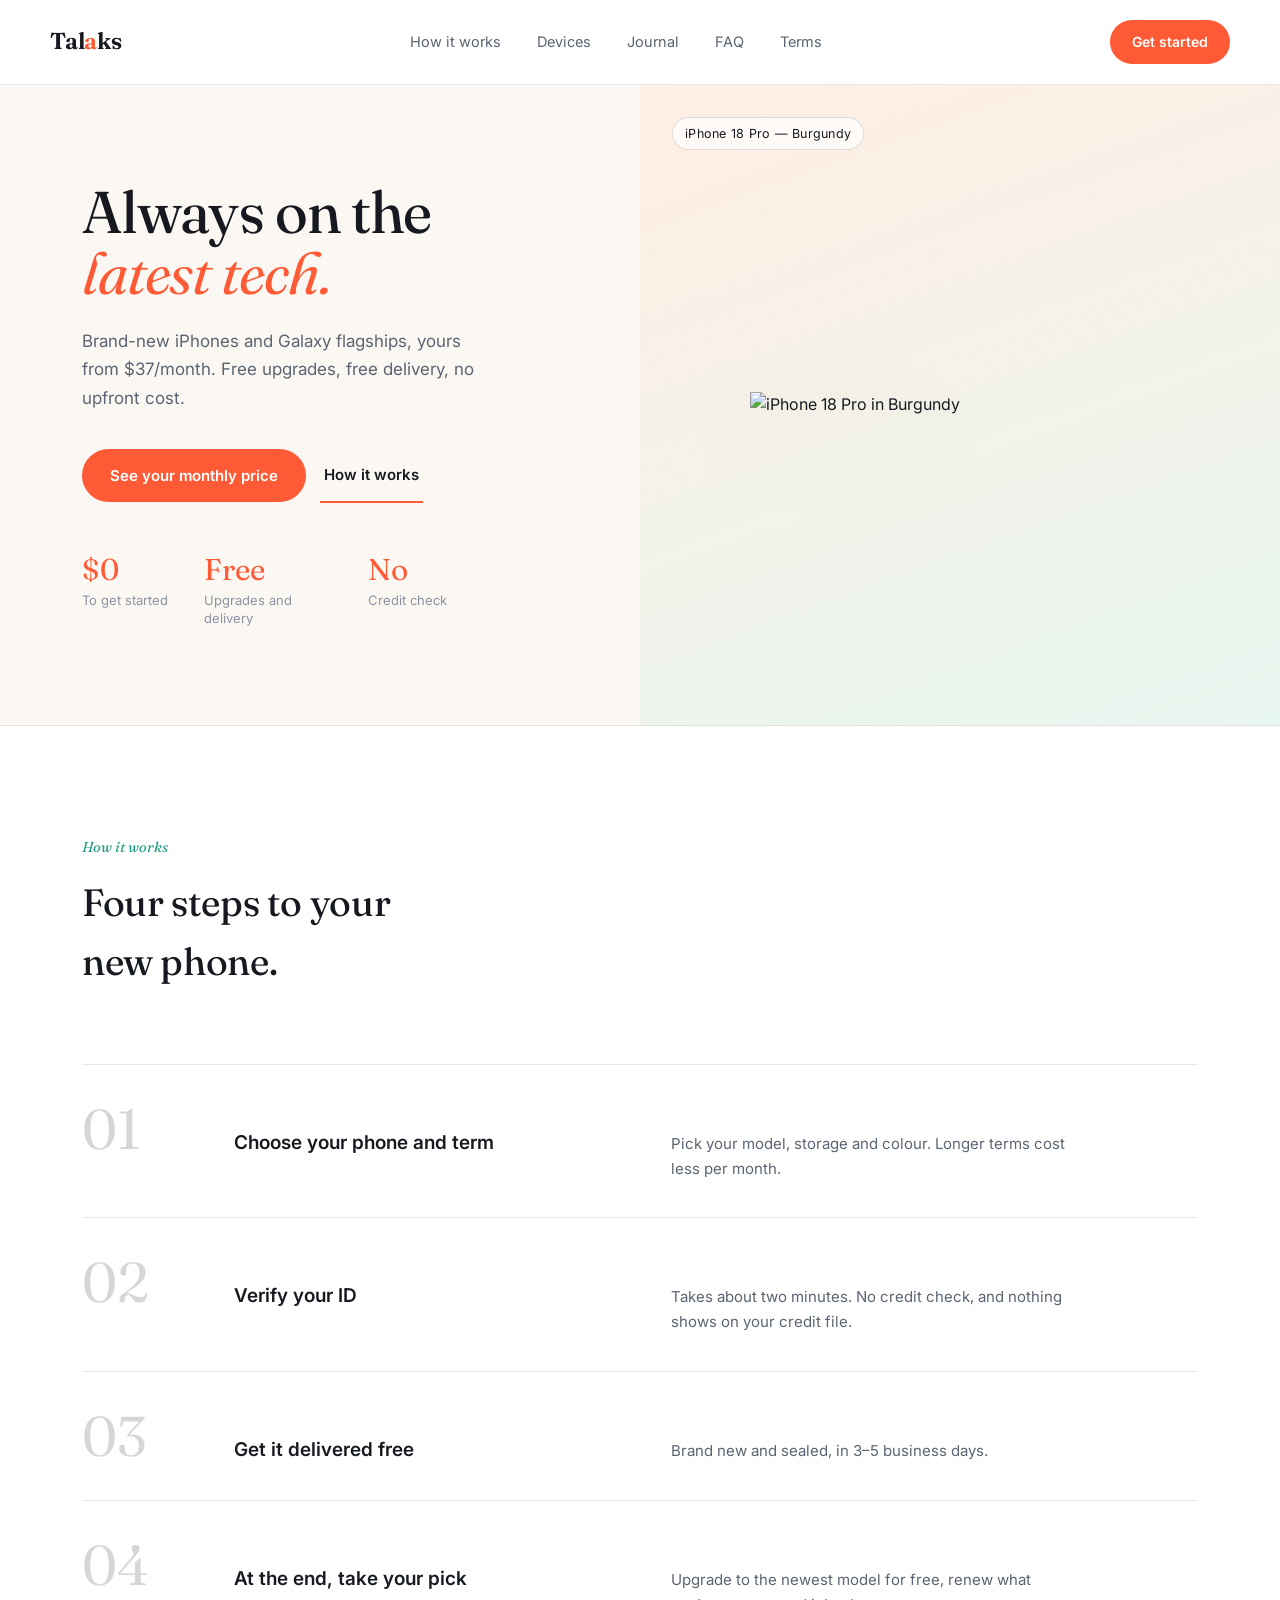
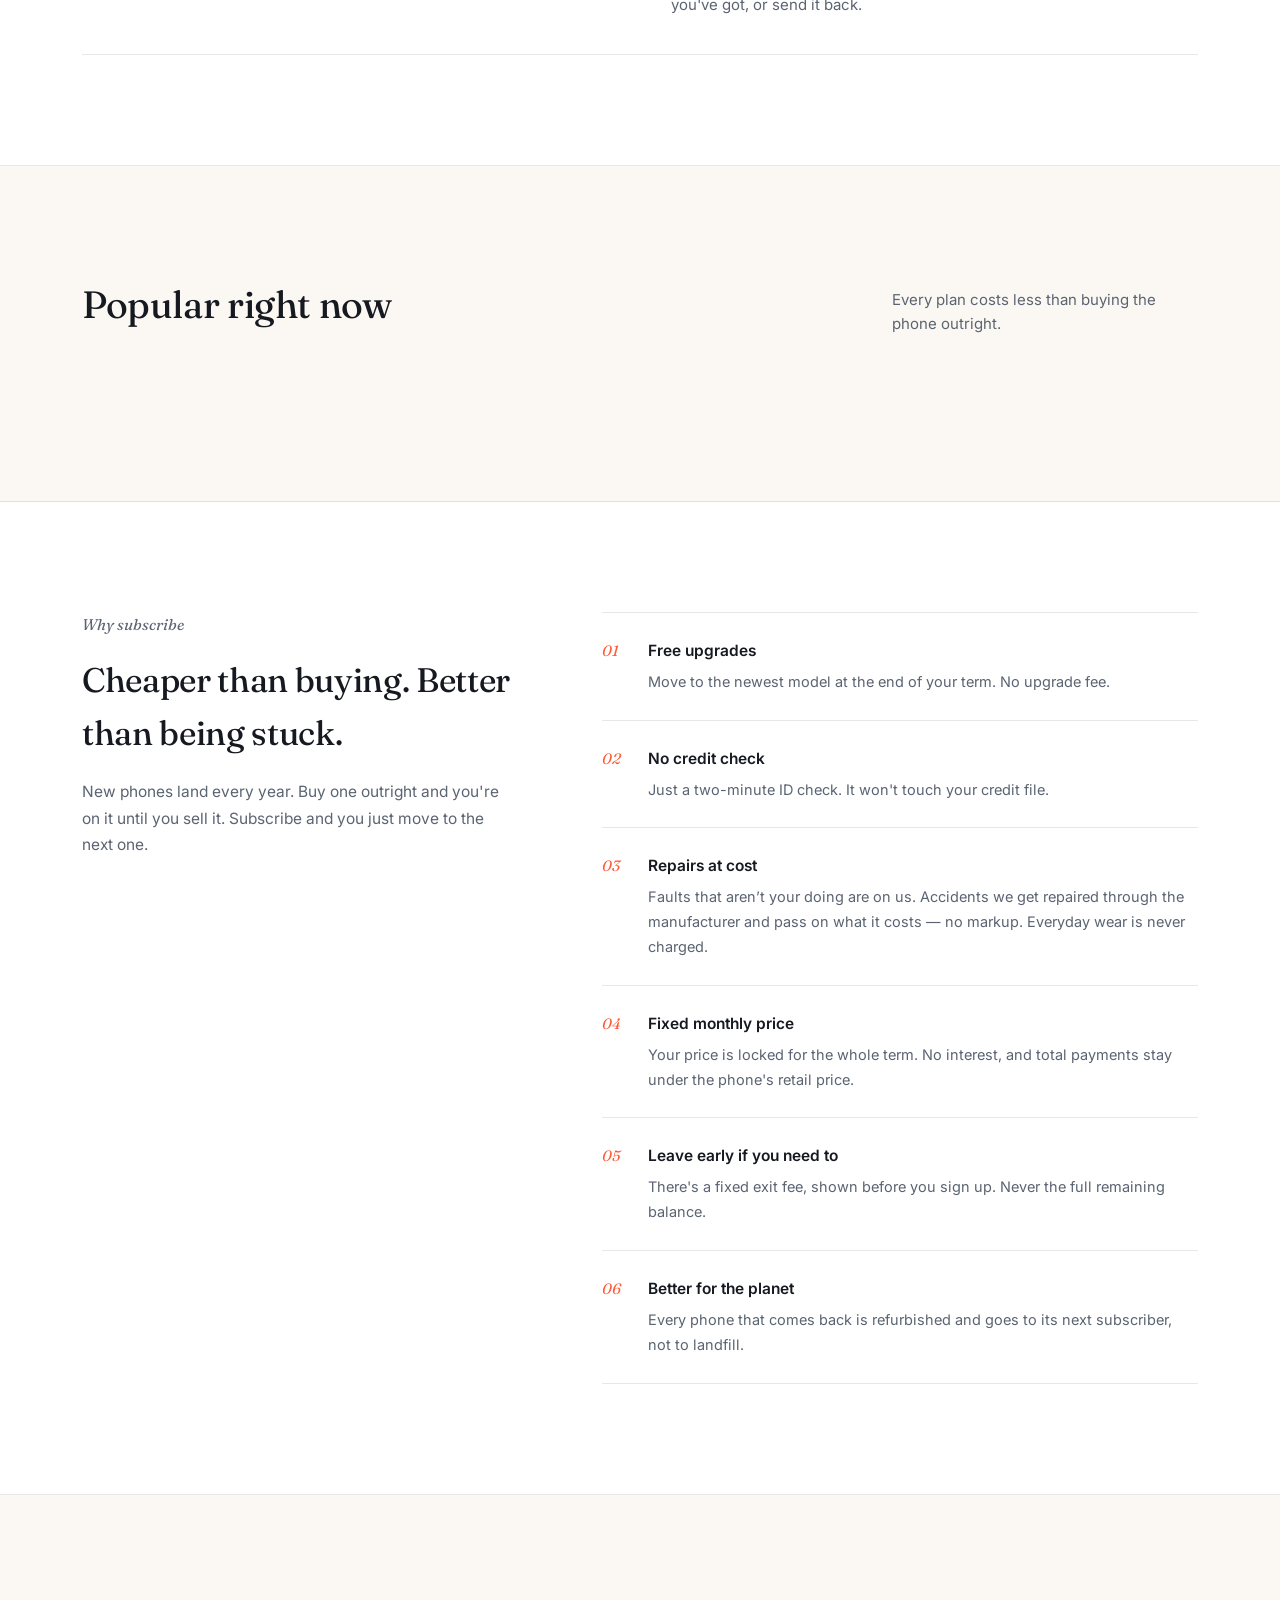
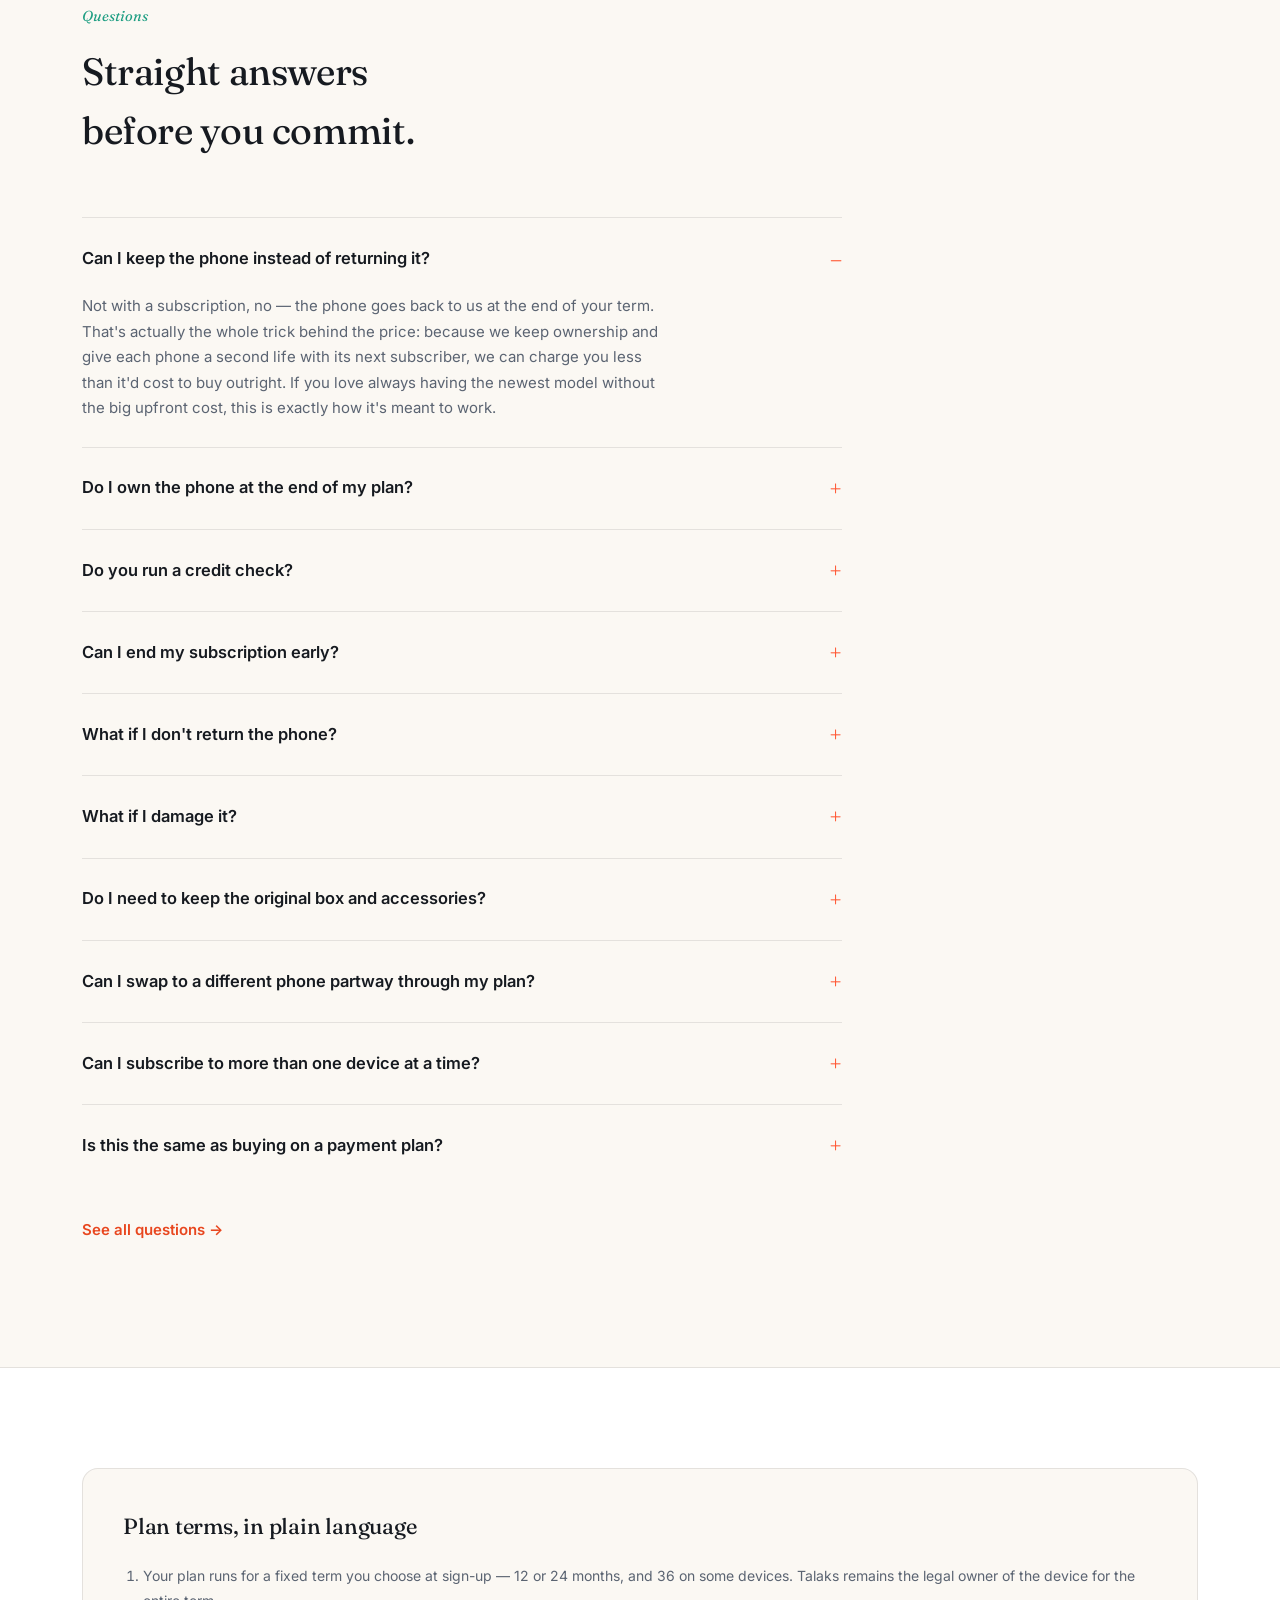
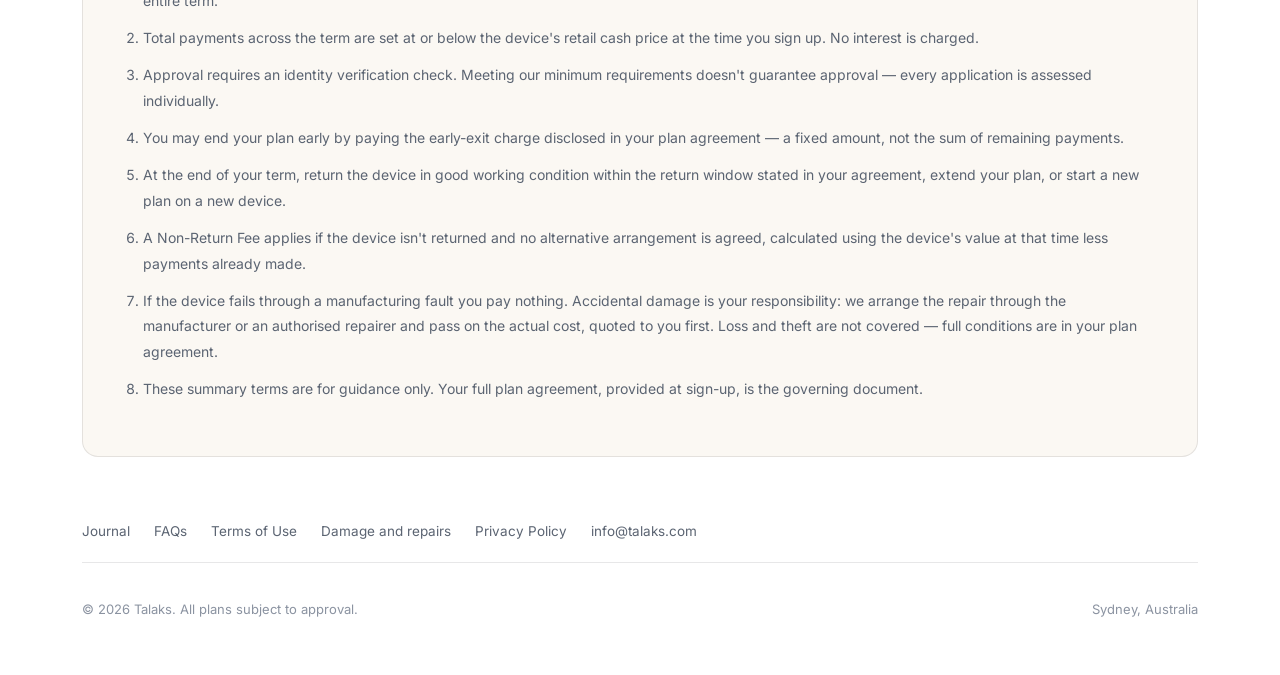
==== index.html @ ec0fded3 "Add files via upload" ====
<!DOCTYPE html>
<html lang="en">
<head>
<meta charset="UTF-8">
<meta name="viewport" content="width=device-width, initial-scale=1.0">
<title>Talaks — Always the newest phone, never stuck with it</title>
<link rel="preconnect" href="https://fonts.googleapis.com">
<link rel="preconnect" href="https://fonts.gstatic.com" crossorigin>
<link href="https://fonts.googleapis.com/css2?family=Fraunces:opsz,wght@9..144,380;9..144,440;9..144,560;9..144,640&family=Inter:wght@400;500;600;700&display=swap" rel="stylesheet">
<script src="https://cdn.jsdelivr.net/npm/@supabase/supabase-js@2/dist/umd/supabase.min.js"></script>
<script src="assets/pricing.js"></script>
<style>
  :root{
    --paper:#FFFFFF;
    --paper-warm:#FBF8F3;
    --peach:#FFEEE3;
    --mint:#E7F6EF;
    --lilac:#F0EEFB;
    --ink:#161A20;
    --ink-dim:#5B6472;
    --ink-faint:#8B93A1;
    --line: rgba(22,26,32,0.10);
    --line-strong: rgba(22,26,32,0.18);
    --brand:#FF5A36;
    --brand-deep:#E8471F;
    --brand-ink:#FFFFFF;
    --teal:#1E9E82;
    --serif: 'Fraunces', Georgia, serif;
    --sans: 'Inter', -apple-system, BlinkMacSystemFont, sans-serif;
  }
  *{box-sizing:border-box;}
  html{scroll-behavior:smooth;}
  body{
    margin:0;
    background:var(--paper);
    color:var(--ink);
    font-family:var(--sans);
    line-height:1.55;
    -webkit-font-smoothing:antialiased;
  }
  a{color:inherit;}
  button{font-family:inherit;}
  img{display:block;}
  .wrap{max-width:1180px; margin:0 auto; padding:0 32px;}
  @media (max-width:640px){ .wrap{padding:0 20px;} }

  nav{
    position:sticky; top:0; z-index:50;
    background:rgba(255,255,255,0.90);
    backdrop-filter: blur(10px);
    border-bottom:1px solid var(--line);
  }
  nav .row{
    display:flex; align-items:center; justify-content:space-between;
    padding:20px 0;
  }
  .brand{ font-family:var(--serif); font-size:23px; font-weight:640; text-decoration:none; color:var(--ink); letter-spacing:-0.01em; }
  .brand:visited, .brand:link, .brand:hover{ color:var(--ink); }
  .brand span{color:var(--brand);}
  .navlinks{display:flex; gap:36px; font-size:14.5px;}
  .navlinks a{text-decoration:none; color:var(--ink-dim); transition:color 0.15s;}
  .navlinks a:hover{color:var(--ink);}
  .navcta{
    background:var(--brand); color:var(--brand-ink); padding:11px 22px; border-radius:999px;
    text-decoration:none; font-size:14px; font-weight:600; transition:background 0.15s;
  }
  .navcta:hover{ background:var(--brand-deep); }
  @media (max-width:800px){ .navlinks{display:none;} }

  header.hero{ padding:0; border-bottom:1px solid var(--line); overflow:hidden; background:var(--paper-warm); }
  .hero-inner{ display:grid; grid-template-columns:1fr 1fr; align-items:stretch; min-height:640px; }
  @media (max-width:900px){ .hero-inner{grid-template-columns:1fr; min-height:auto;} }

  .hero-copy{ display:flex; flex-direction:column; justify-content:center; padding:60px 32px 60px 32px; }
  @media (min-width:1180px){ .hero-copy{ padding-left:calc((100vw - 1180px)/2 + 32px); } }

  h1.headline{
    font-family:var(--serif); font-weight:440; font-size:clamp(40px, 4.6vw, 66px);
    line-height:1.03; margin:0 0 24px; max-width:13ch; letter-spacing:-0.015em;
  }
  .headline .accent{ color:var(--brand); font-style:italic; font-weight:380; }
  .hero-sub{ font-size:17px; max-width:38ch; color:var(--ink-dim); margin:0 0 36px; line-height:1.65; }
  .hero-ctas{display:flex; gap:14px; flex-wrap:wrap; align-items:center;}
  .btn-primary{
    background:var(--brand); color:var(--brand-ink); padding:15px 28px; border-radius:999px;
    text-decoration:none; font-weight:600; font-size:15px; transition:background 0.15s, transform 0.15s;
    display:inline-block;
  }
  .btn-primary:hover{ background:var(--brand-deep); transform:translateY(-1px); }
  .btn-text{
    padding:15px 4px; text-decoration:none; font-weight:600;
    font-size:15px; color:var(--ink); border-bottom:2px solid var(--brand);
  }
  .btn-text:hover{ color:var(--brand-deep); }

  .hero-stats{ display:flex; gap:36px; margin-top:52px; flex-wrap:wrap; }
  .hero-stat .num{ font-family:var(--serif); font-size:30px; color:var(--brand); line-height:1; margin-bottom:6px; }
  .hero-stat .lbl{ font-size:13px; color:var(--ink-faint); max-width:16ch; line-height:1.4; }

  .hero-photo{
    position:relative; background:linear-gradient(160deg, var(--peach) 0%, var(--mint) 100%);
    display:flex; align-items:center; justify-content:center; overflow:hidden;
    min-height:420px;
  }
  .hero-photo img{
    width:78%; max-width:420px; object-fit:contain;
    filter:drop-shadow(0 30px 60px rgba(22,26,32,0.18));
  }
  .hero-photo-tag{
    position:absolute; top:32px; left:32px; font-size:12.5px; letter-spacing:0.02em;
    color:var(--ink); border:1px solid rgba(22,26,32,0.14); padding:6px 12px; border-radius:999px;
    background:rgba(255,255,255,0.7); backdrop-filter:blur(6px);
  }
  @media (max-width:900px){ .hero-photo{ min-height:340px; } }

  section.how{padding:110px 0; border-bottom:1px solid var(--line);}
  .how-head{ max-width:36ch; margin-bottom:72px; }
  .how-head .eyebrow{ font-size:14.5px; color:var(--teal); margin:0 0 16px; font-family:var(--serif); font-style:italic; }
  .how-head h2{ font-family:var(--serif); font-weight:440; font-size:clamp(28px,3vw,38px); margin:0; letter-spacing:-0.01em; }

  .steps-flow{ display:flex; flex-direction:column; }
  .step-row{
    display:grid; grid-template-columns:120px 1fr 1.3fr; gap:32px; align-items:baseline;
    padding:36px 0; border-top:1px solid var(--line);
  }
  .steps-flow .step-row:last-child{ border-bottom:1px solid var(--line); }
  @media (max-width:760px){ .step-row{ grid-template-columns:1fr; gap:10px; } }
  .step-num{ font-family:var(--serif); font-size:56px; font-weight:380; color:var(--line-strong); line-height:1; }
  .step-title{ font-size:19px; font-weight:600; }
  .step-desc{ font-size:15px; color:var(--ink-dim); max-width:44ch; line-height:1.65; }

  section.featured{padding:110px 0; border-bottom:1px solid var(--line); background:var(--paper-warm);}
  .featured-head{ display:flex; justify-content:space-between; align-items:flex-end; margin-bottom:56px; flex-wrap:wrap; gap:20px; }
  .featured-head h2{ font-family:var(--serif); font-weight:440; font-size:clamp(28px,3vw,38px); margin:0; max-width:20ch; letter-spacing:-0.01em; }
  .featured-head p{ color:var(--ink-dim); font-size:15px; max-width:34ch; margin:0; }

  .device-grid{ display:grid; grid-template-columns:repeat(4,1fr); gap:16px; }
  @media (max-width:860px){ .device-grid{grid-template-columns:repeat(2,1fr);} }
  .device-tile{
    background:var(--paper); border:1px solid var(--line); border-radius:18px; padding:28px 24px; text-decoration:none; color:var(--ink);
    display:block; cursor:pointer; transition:border-color 0.2s, transform 0.2s, box-shadow 0.2s;
  }
  .device-tile:hover{ border-color:var(--brand); transform:translateY(-3px); box-shadow:0 16px 32px rgba(22,26,32,0.08); }
  .device-tile .thumb{ background:var(--paper-warm); border-radius:12px; margin-bottom:20px; padding:16px; }
  .device-tile img{ width:100%; height:140px; object-fit:contain; }
  .device-tile{ position:relative; }
  .device-tile .dn{ font-size:15.5px; font-weight:600; margin-bottom:5px; }
  .device-tile .dp{ font-size:13.5px; color:var(--ink-faint); }
  .device-tile .dp s{ margin-right:6px; }
  .device-tile .dp b{ color:var(--brand-deep); font-weight:600; }
  .save-flag{
    position:absolute; top:14px; right:14px; background:var(--brand); color:#fff;
    font-size:11.5px; font-weight:600; padding:4px 10px; border-radius:999px;
  }

  section.trust{padding:110px 0; border-bottom:1px solid var(--line);}
  .trust-grid{display:grid; grid-template-columns:0.85fr 1.15fr; gap:80px;}
  @media (max-width:860px){ .trust-grid{grid-template-columns:1fr; gap:48px;} }
  .trust-grid .eyebrow{ font-size:14.5px; color:var(--teal); margin:0 0 16px; font-family:var(--serif); font-style:italic; }
  .trust-grid h2{ font-family:var(--serif); font-weight:440; font-size:clamp(26px,2.8vw,34px); margin:0 0 20px; letter-spacing:-0.01em; }
  .trust-grid > div:first-child p{ font-size:15.5px; color:var(--ink-dim); max-width:42ch; line-height:1.7; }

  .trust-list{ list-style:none; padding:0; margin:0; }
  .trust-list li{ padding:26px 0; border-top:1px solid var(--line); display:grid; grid-template-columns:28px 1fr; gap:18px; }
  .trust-list li:last-child{ border-bottom:1px solid var(--line); }
  .trust-list .mark{ font-family:var(--serif); font-size:15px; color:var(--brand); font-style:italic; }
  .trust-list b{ display:block; font-size:15.5px; font-weight:600; margin-bottom:6px; }
  .trust-list span.desc{ font-size:14.5px; color:var(--ink-dim); line-height:1.6; }

  section.faq{padding:110px 0; border-bottom:1px solid var(--line); background:var(--paper-warm);}
  .faq-head{ margin-bottom:56px; max-width:36ch; }
  .faq-head .eyebrow{ font-size:14.5px; color:var(--teal); margin:0 0 16px; font-family:var(--serif); font-style:italic; }
  .faq-head h2{ font-family:var(--serif); font-weight:440; font-size:clamp(28px,3vw,38px); margin:0; letter-spacing:-0.01em; }
  .faq-list{max-width:760px;}
  details{ border-top:1px solid var(--line); padding:22px 0; }
  details:last-child{border-bottom:1px solid var(--line);}
  summary{ cursor:pointer; font-size:16.5px; font-weight:600; list-style:none; display:flex; justify-content:space-between; align-items:center; gap:20px; }
  summary::-webkit-details-marker{display:none;}
  summary::after{ content:"+"; font-family:var(--serif); font-size:24px; font-weight:380; color:var(--brand); flex-shrink:0; }
  details[open] summary::after{content:"–";}
  details p{font-size:15px; color:var(--ink-dim); margin:16px 0 4px; max-width:64ch; line-height:1.7;}

  footer{padding:100px 0 56px;}
  .terms-box{ border:1px solid var(--line); border-radius:16px; padding:40px; margin-bottom:64px; background:var(--paper-warm); }
  .terms-box h3{font-family:var(--serif); font-weight:440; font-size:22px; margin:0 0 20px; letter-spacing:-0.01em;}
  .terms-box ol{padding-left:20px; font-size:14px; color:var(--ink-dim); line-height:1.85;}
  .terms-box li{margin-bottom:11px;}
  .foot-bottom{
    display:flex; justify-content:space-between; align-items:center;
    padding-top:36px; border-top:1px solid var(--line); font-size:13px; color:var(--ink-faint); flex-wrap:wrap; gap:16px;
  }
  .foot-links{ display:flex; gap:24px; flex-wrap:wrap; font-size:13.5px; margin-bottom:20px; }
  .foot-links a{ color:var(--ink-dim); text-decoration:none; }
  .foot-links a:hover{ color:var(--ink); }
</style>
</head>
<body>

<nav>
  <div class="wrap row">
    <a href="index.html" class="brand">Tal<span>a</span>ks</a>
    <div class="navlinks">
      <a href="#how">How it works</a>
      <a href="catalog.html">Devices</a>
      <a href="blog.html">Journal</a>
      <a href="#faq">FAQ</a>
      <a href="#terms">Terms</a>
    </div>
    <a href="catalog.html" class="navcta">Get started</a>
  </div>
</nav>

<header class="hero">
  <div class="hero-inner">
    <div class="hero-copy">
      <h1 class="headline">Always on the <span class="accent">latest tech.</span></h1>
      <p class="hero-sub">Brand-new iPhones and Galaxy flagships, yours from <span id="hero-from">$37</span>/month. Free upgrades, free delivery, no upfront cost.</p>
      <div class="hero-ctas">
        <a href="catalog.html" class="btn-primary">See your monthly price</a>
        <a href="#how" class="btn-text">How it works</a>
      </div>
      <div class="hero-stats">
        <div class="hero-stat"><div class="num">$0</div><div class="lbl">To get started</div></div>
        <div class="hero-stat"><div class="num">Free</div><div class="lbl">Upgrades and delivery</div></div>
        <div class="hero-stat"><div class="num">No</div><div class="lbl">Credit check</div></div>
      </div>
    </div>
    <div class="hero-photo">
      <div class="hero-photo-tag">iPhone 18 Pro — Burgundy</div>
      <img src="images/Iphone 18 Pro Burgundy.jpg" alt="iPhone 18 Pro in Burgundy">
    </div>
  </div>
</header>

<section class="how" id="how">
  <div class="wrap">
    <div class="how-head">
      <p class="eyebrow">How it works</p>
      <h2>Four steps to your new phone.</h2>
    </div>
    <div class="steps-flow">
      <div class="step-row">
        <div class="step-num">01</div>
        <div class="step-title">Choose your phone and term</div>
        <div class="step-desc">Pick your model, storage and colour. Longer terms cost less per month.</div>
      </div>
      <div class="step-row">
        <div class="step-num">02</div>
        <div class="step-title">Verify your ID</div>
        <div class="step-desc">Takes about two minutes. No credit check, and nothing shows on your credit file.</div>
      </div>
      <div class="step-row">
        <div class="step-num">03</div>
        <div class="step-title">Get it delivered free</div>
        <div class="step-desc">Brand new and sealed, in 3–5 business days.</div>
      </div>
      <div class="step-row">
        <div class="step-num">04</div>
        <div class="step-title">At the end, take your pick</div>
        <div class="step-desc">Upgrade to the newest model for free, renew what you've got, or send it back.</div>
      </div>
    </div>
  </div>
</section>

<section class="featured">
  <div class="wrap">
    <div class="featured-head">
      <h2>Popular right now</h2>
      <p>Every plan costs less than buying the phone outright.</p>
    </div>
    <div class="device-grid" id="featured-grid"></div>
  </div>
</section>

<section class="trust">
  <div class="wrap trust-grid">
    <div>
      <p class="eyebrow">Why subscribe</p>
      <h2>Cheaper than buying. Better than being stuck.</h2>
      <p>New phones land every year. Buy one outright and you're on it until you sell it. Subscribe and you just move to the next one.</p>
    </div>
    <ul class="trust-list">
      <li><span class="mark">01</span><div><b>Free upgrades</b><span class="desc">Move to the newest model at the end of your term. No upgrade fee.</span></div></li>
      <li><span class="mark">02</span><div><b>No credit check</b><span class="desc">Just a two-minute ID check. It won't touch your credit file.</span></div></li>
      <li><span class="mark">03</span><div><b>Repairs at cost</b><span class="desc">Faults that aren’t your doing are on us. Accidents we get repaired through the manufacturer and pass on what it costs — no markup. Everyday wear is never charged.</span></div></li>
      <li><span class="mark">04</span><div><b>Fixed monthly price</b><span class="desc">Your price is locked for the whole term. No interest, and total payments stay under the phone's retail price.</span></div></li>
      <li><span class="mark">05</span><div><b>Leave early if you need to</b><span class="desc">There's a fixed exit fee, shown before you sign up. Never the full remaining balance.</span></div></li>
      <li><span class="mark">06</span><div><b>Better for the planet</b><span class="desc">Every phone that comes back is refurbished and goes to its next subscriber, not to landfill.</span></div></li>
    </ul>
  </div>
</section>

<section class="faq" id="faq">
  <div class="wrap">
    <div class="faq-head">
      <p class="eyebrow">Questions</p>
      <h2>Straight answers before you commit.</h2>
    </div>
    <div class="faq-list">
      <details open>
        <summary>Can I keep the phone instead of returning it?</summary>
        <p>Not with a subscription, no — the phone goes back to us at the end of your term. That's actually the whole trick behind the price: because we keep ownership and give each phone a second life with its next subscriber, we can charge you less than it'd cost to buy outright. If you love always having the newest model without the big upfront cost, this is exactly how it's meant to work.</p>
      </details>
      <details>
        <summary>Do I own the phone at the end of my plan?</summary>
        <p>Talaks stays the owner for the life of the plan. When your term's up, just return it, renew, or hop onto the newest model — no buy-out option, which is exactly what keeps things simple and keeps your monthly price low.</p>
      </details>
      <details>
        <summary>Do you run a credit check?</summary>
        <p>No credit check — just a quick ID verification so we know you are who you say you are. It usually takes under two minutes and won't touch your credit file.</p>
      </details>
      <details>
        <summary>Can I end my subscription early?</summary>
        <p>Sure — life happens. There's a fixed early-exit fee, shown upfront before you sign up, so you'll always know exactly what it'd cost if your plans change.</p>
      </details>
      <details>
        <summary>What if I don't return the phone?</summary>
        <p>We'll always reach out first to sort something out. If a device genuinely can't be returned or resolved, a Non-Return Fee applies based on the phone's value at that point — but that's very much a last resort, not our first move.</p>
      </details>
      <details>
        <summary>What if I damage it?</summary>
        <p>If it stopped working through a manufacturing fault, that’s on us and you pay nothing. If you dropped it, that one’s yours — but we’ll organise the repair through the manufacturer or an authorised repairer and charge you what it actually costs us, quoted before anything is booked. No markup, no service fee, and no monthly insurance you didn’t ask for. Loss and theft aren’t covered.</p>
      </details>
      <details>
        <summary>Do I need to keep the original box and accessories?</summary>
        <p>Just hang onto the box and any included accessories (like the cable) until your subscription ends — you'll need them when you return, swap, or upgrade. If something's missing, a small replacement fee may apply.</p>
      </details>
      <details>
        <summary>Can I swap to a different phone partway through my plan?</summary>
        <p>Once your current term wraps up, absolutely — swap to whatever's newest, free, no upgrade fee. Want to swap sooner, because something better just launched? Just message us, we'll figure it out together (an early-exit fee on your current plan would still apply).</p>
      </details>
      <details>
        <summary>Can I subscribe to more than one device at a time?</summary>
        <p>Yep — plenty of people run two plans at once, say a phone for themselves and one for a partner. Each device just sits on its own separate plan.</p>
      </details>
      <details>
        <summary>Is this the same as buying on a payment plan?</summary>
        <p>Not quite. On a payment plan you're buying the phone, and what's left to pay is a debt you owe. With Talaks you're subscribing to use it. Your total payments stay under the phone's retail price, and once you send it back at the end of your term, you're done.</p>
      </details>
      <p style="margin-top:32px; font-size:15px;"><a href="faq.html" style="color:var(--brand-deep); font-weight:600; text-decoration:none;">See all questions →</a></p>
    </div>
  </div>
</section>

<footer id="terms">
  <div class="wrap">
    <div class="terms-box">
      <h3>Plan terms, in plain language</h3>
      <ol>
        <li>Your plan runs for a fixed term you choose at sign-up — 12 or 24 months, and 36 on some devices. Talaks remains the legal owner of the device for the entire term.</li>
        <li>Total payments across the term are set at or below the device's retail cash price at the time you sign up. No interest is charged.</li>
        <li>Approval requires an identity verification check. Meeting our minimum requirements doesn't guarantee approval — every application is assessed individually.</li>
        <li>You may end your plan early by paying the early-exit charge disclosed in your plan agreement — a fixed amount, not the sum of remaining payments.</li>
        <li>At the end of your term, return the device in good working condition within the return window stated in your agreement, extend your plan, or start a new plan on a new device.</li>
        <li>A Non-Return Fee applies if the device isn't returned and no alternative arrangement is agreed, calculated using the device's value at that time less payments already made.</li>
        <li>If the device fails through a manufacturing fault you pay nothing. Accidental damage is your responsibility: we arrange the repair through the manufacturer or an authorised repairer and pass on the actual cost, quoted to you first. Loss and theft are not covered — full conditions are in your plan agreement.</li>
        <li>These summary terms are for guidance only. Your full plan agreement, provided at sign-up, is the governing document.</li>
      </ol>
    </div>
    <div class="foot-links">
      <a href="blog.html">Journal</a>
      <a href="faq.html">FAQs</a>
      <a href="terms.html">Terms of Use</a>
      <a href="terms.html#repairs">Damage and repairs</a>
      <a href="privacy.html">Privacy Policy</a>
      <a href="mailto:info@talaks.com">info@talaks.com</a>
    </div>
    <div class="foot-bottom">
      <span>© 2026 Talaks. All plans subject to approval.</span>
      <span>Sydney, Australia</span>
    </div>
  </div>
</footer>

<script>
  function money(n){
    const r = Math.round(n * 100) / 100;
    return '$' + r.toLocaleString('en-AU', r % 1 === 0
      ? { maximumFractionDigits: 0 }
      : { minimumFractionDigits: 2, maximumFractionDigits: 2 });
  }

  const supabaseClient = supabase.createClient(
    'https://asajwviusixmnoolawnb.supabase.co',
    'sb_publishable__KTvqClMNFPO2ZHkueUJmA_101Fl1_D'
  );

  supabaseClient
    .from('devices')
    .select('*')
    .then(({ data, error }) => {
      if (error || !data) { console.error(error); return; }

      const grid = document.getElementById('featured-grid');
      grid.innerHTML = '';

      const placeholder = 'data:image/svg+xml;utf8,' + encodeURIComponent(
        '<svg xmlns="http://www.w3.org/2000/svg" width="200" height="200"><rect width="200" height="200" fill="#FBF8F3"/><text x="50%" y="50%" font-family="sans-serif" font-size="13" fill="#8B93A1" text-anchor="middle" dominant-baseline="middle">Photo coming soon</text></svg>'
      );

      // Cheapest monthly across this device's terms. useWas prices it off the
      // pre-discount RRP so we can show the old price crossed out.
      const cheapestMonthly = (d, useWas) => {
        if (useWas) return null;       // sale display retired with the share model
        return window.TalaksPricing.fromMonthly(d);
      };

      const allPrices = [];

      data.forEach(d => {
        const now = cheapestMonthly(d, false);
        const was = cheapestMonthly(d, true);
        const onSale = was != null && now != null && was > now;
        if (now != null) allPrices.push(now);

        const a = document.createElement('a');
        a.className = 'device-tile';
        a.href = 'product.html?device=' + encodeURIComponent(d.id);
        a.innerHTML =
          (onSale ? '<span class="save-flag">Save ' + money(was - now) + '/mo</span>' : '') +
          '<div class="thumb"><img src="' + d.colours[0].img + '" alt="' + d.name + '" onerror="this.onerror=null;this.src=\'' + placeholder + '\'"></div>' +
          '<div class="dn">' + d.name + '</div>' +
          '<div class="dp">' + (onSale ? '<s>' + money(was) + '</s>' : '') +
            'From <b>' + money(now) + '</b>/month</div>';
        grid.appendChild(a);
      });

      // Keep the hero's "from $X/month" honest — it's the real cheapest plan.
      if (allPrices.length){
        const el = document.getElementById('hero-from');
        if (el) el.textContent = money(Math.min(...allPrices));
      }
    })
    .catch(err => console.error('Could not load featured devices:', err));
</script>

<script src="assets/auth.js"></script>
</body>
</html>
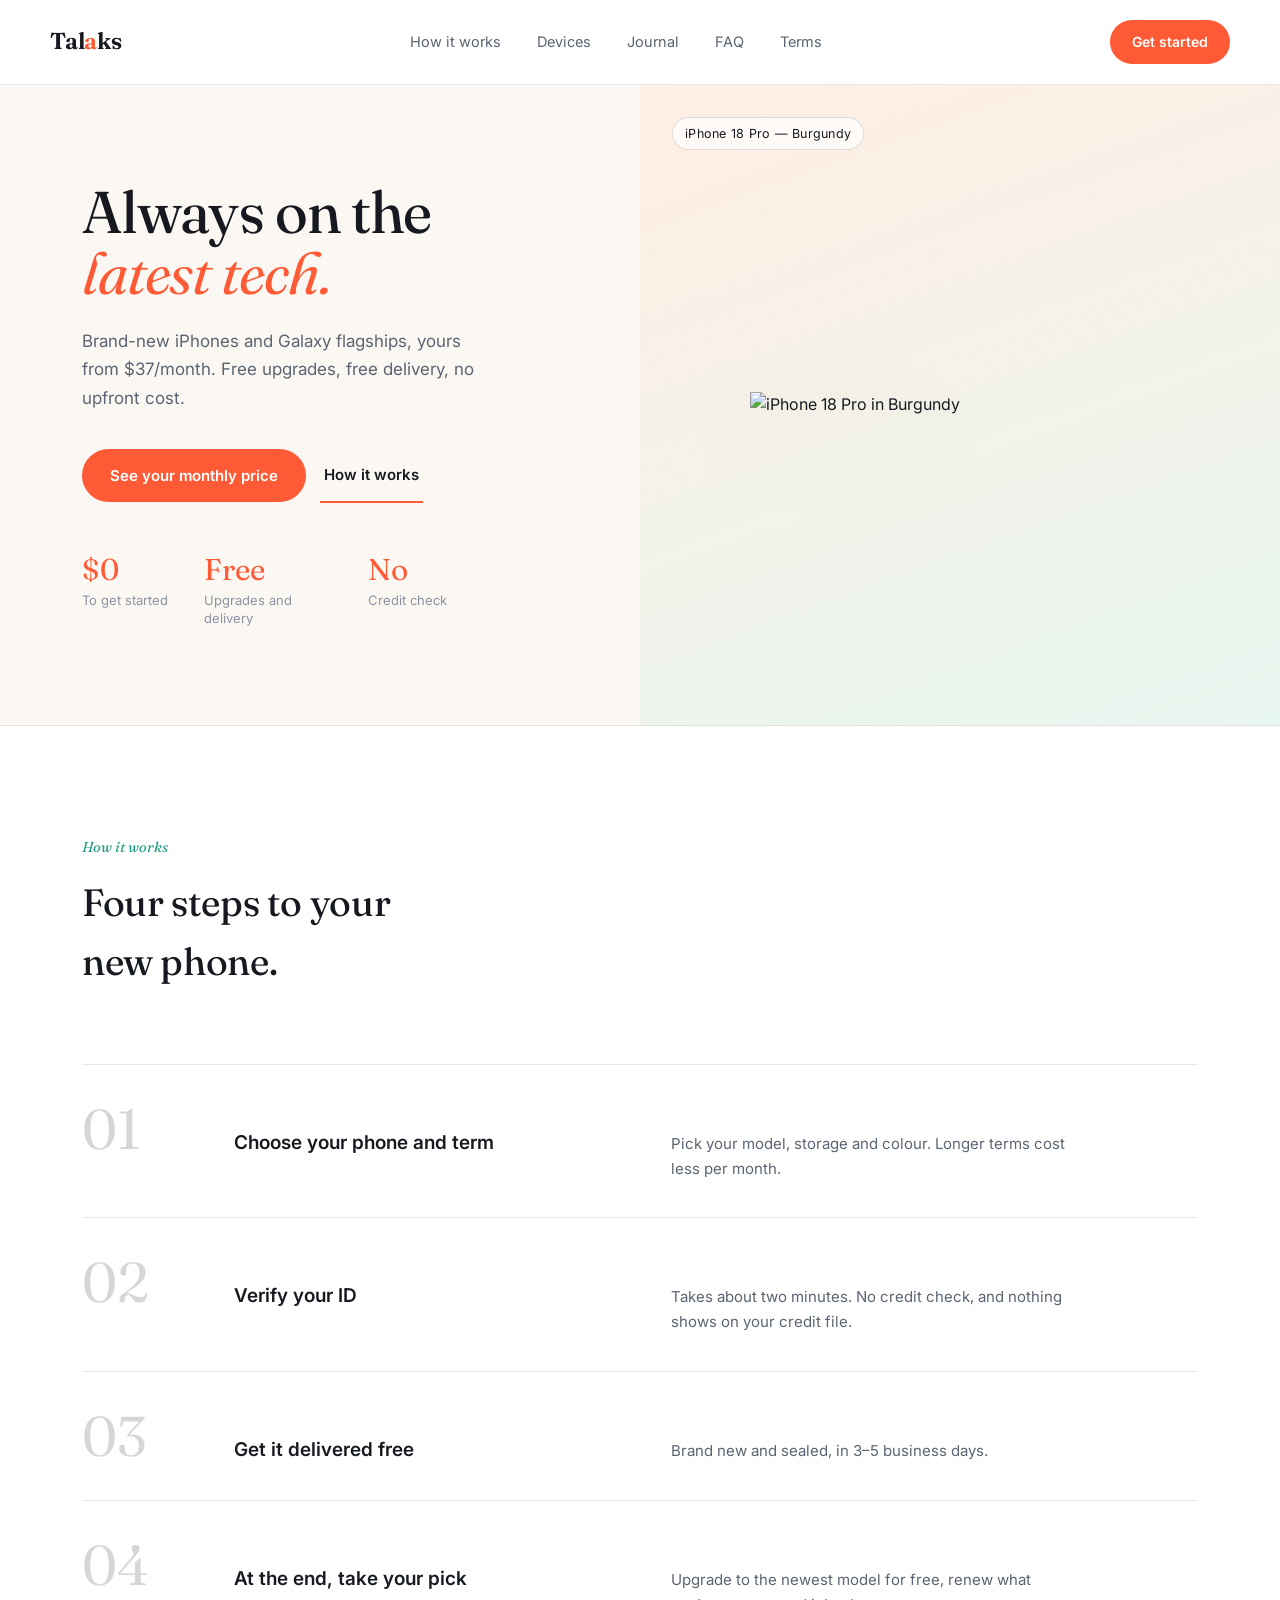
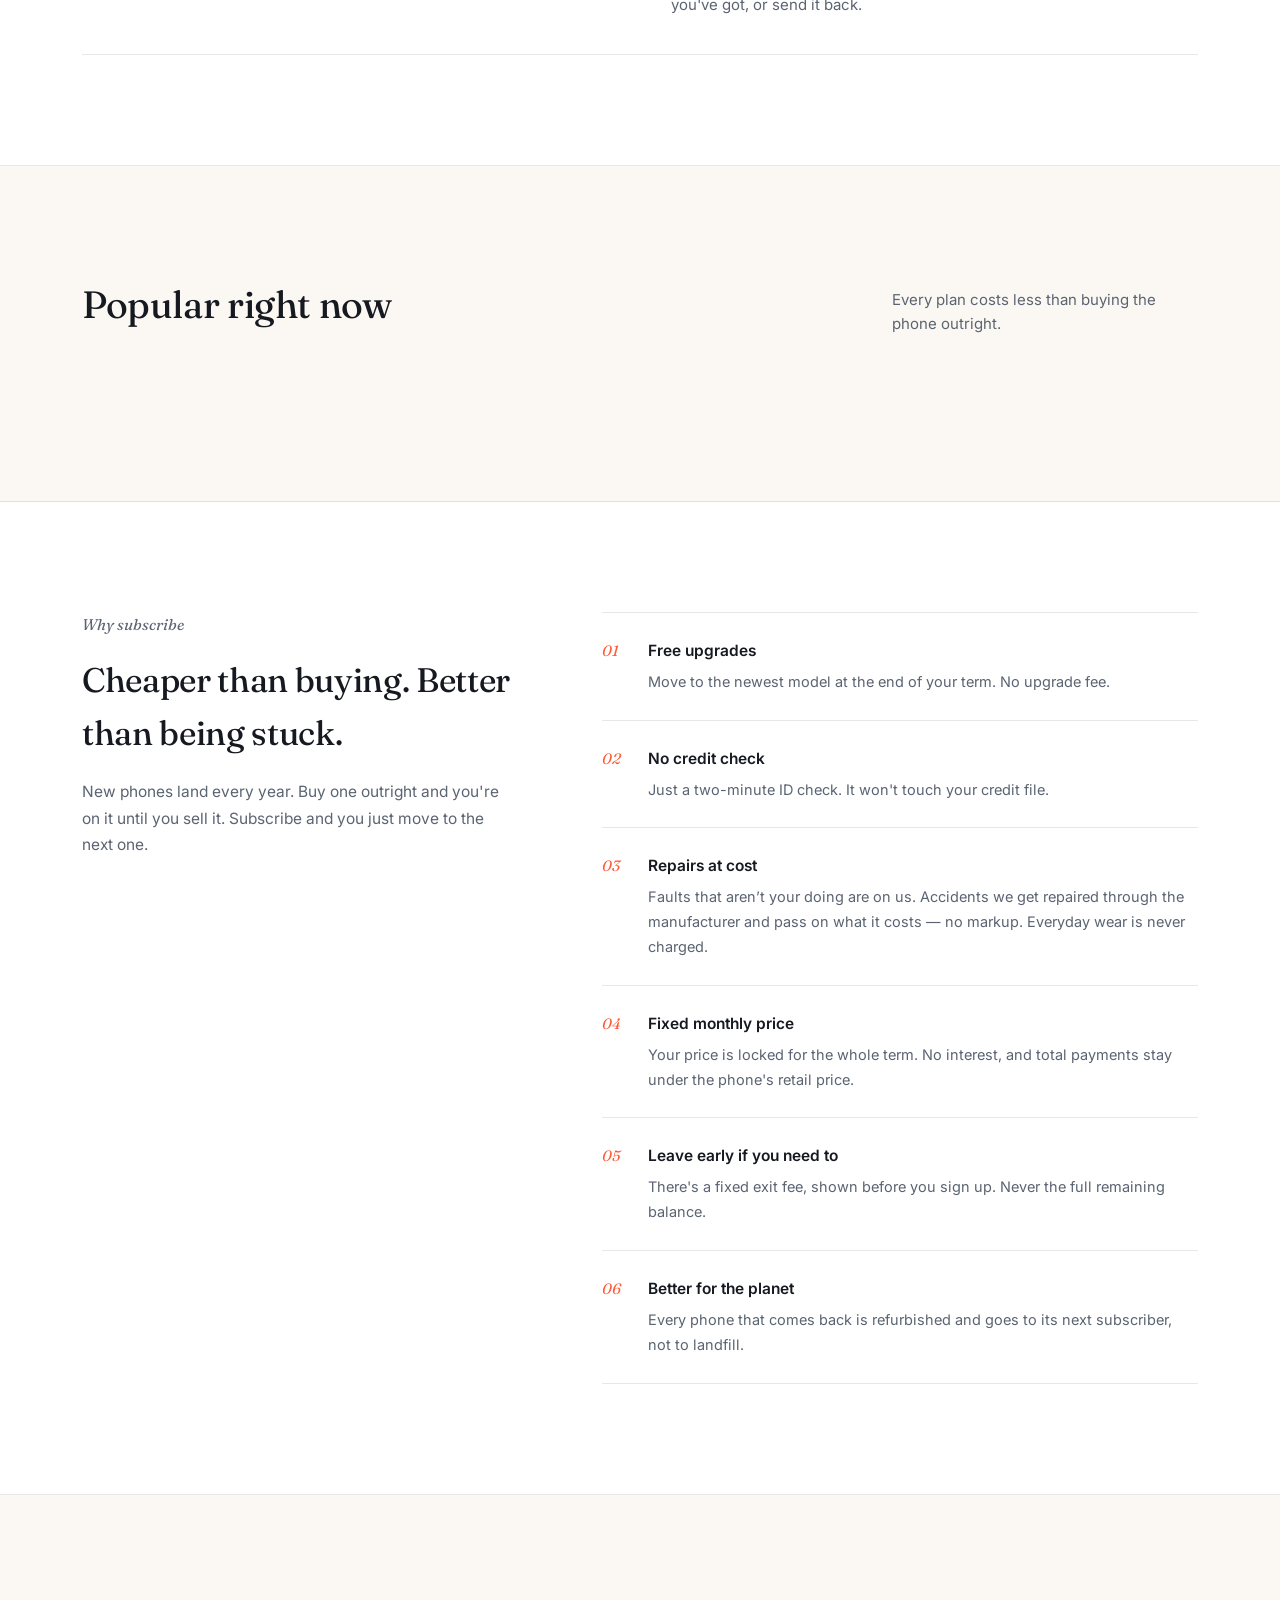
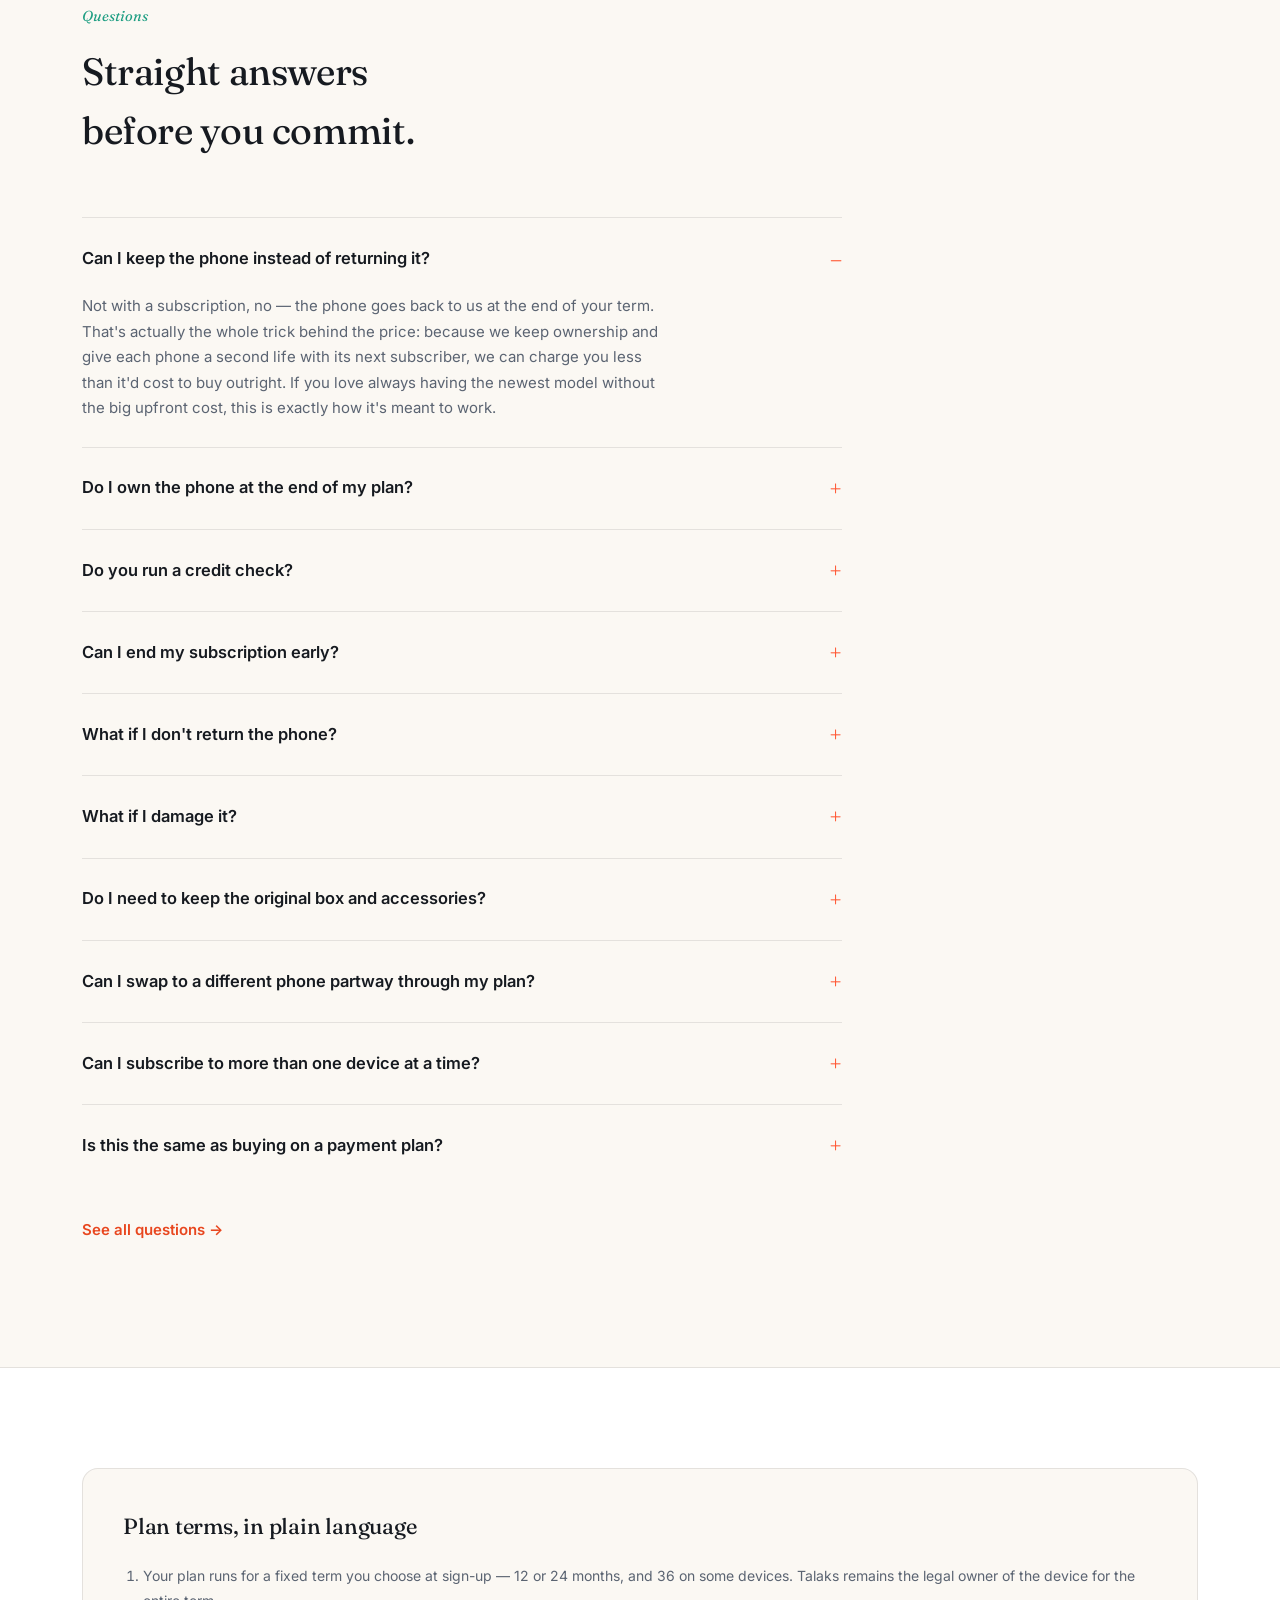
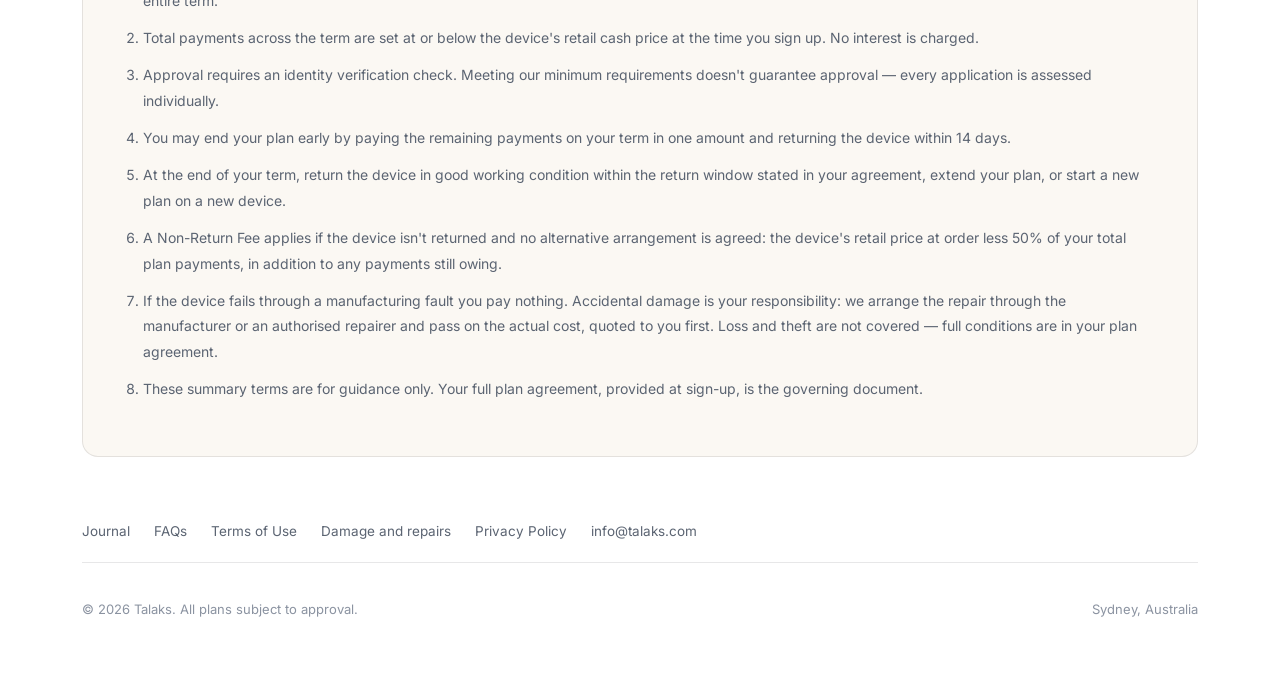
==== commit 6da19766: "Add files via upload" ====
--- a/index.html
+++ b/index.html
@@ -312,11 +312,11 @@
       </details>
       <details>
         <summary>Can I end my subscription early?</summary>
-        <p>Sure — life happens. There's a fixed early-exit fee, shown upfront before you sign up, so you'll always know exactly what it'd cost if your plans change.</p>
+        <p>Sure — life happens. You pay the payments left on your term in one go, send the phone back, and that's it. The figure is shown before you sign up and falls every month you stay.</p>
       </details>
       <details>
         <summary>What if I don't return the phone?</summary>
-        <p>We'll always reach out first to sort something out. If a device genuinely can't be returned or resolved, a Non-Return Fee applies based on the phone's value at that point — but that's very much a last resort, not our first move.</p>
+        <p>We'll always reach out first to sort something out. If a device genuinely can't be returned or resolved, a Non-Return Fee applies — a fixed figure in your plan agreement, set so keeping the phone always costs more than returning it. It's a last resort, not our first move.</p>
       </details>
       <details>
         <summary>What if I damage it?</summary>
@@ -328,7 +328,7 @@
       </details>
       <details>
         <summary>Can I swap to a different phone partway through my plan?</summary>
-        <p>Once your current term wraps up, absolutely — swap to whatever's newest, free, no upgrade fee. Want to swap sooner, because something better just launched? Just message us, we'll figure it out together (an early-exit fee on your current plan would still apply).</p>
+        <p>Once your current term wraps up, absolutely — swap to whatever's newest, free, no upgrade fee. Want to swap sooner, because something better just launched? Email us and we'll lay out what's left on your current plan and what a new one would look like.</p>
       </details>
       <details>
         <summary>Can I subscribe to more than one device at a time?</summary>
@@ -351,9 +351,9 @@
         <li>Your plan runs for a fixed term you choose at sign-up — 12 or 24 months, and 36 on some devices. Talaks remains the legal owner of the device for the entire term.</li>
         <li>Total payments across the term are set at or below the device's retail cash price at the time you sign up. No interest is charged.</li>
         <li>Approval requires an identity verification check. Meeting our minimum requirements doesn't guarantee approval — every application is assessed individually.</li>
-        <li>You may end your plan early by paying the early-exit charge disclosed in your plan agreement — a fixed amount, not the sum of remaining payments.</li>
+        <li>You may end your plan early by paying the remaining payments on your term in one amount and returning the device within 14 days.</li>
         <li>At the end of your term, return the device in good working condition within the return window stated in your agreement, extend your plan, or start a new plan on a new device.</li>
-        <li>A Non-Return Fee applies if the device isn't returned and no alternative arrangement is agreed, calculated using the device's value at that time less payments already made.</li>
+        <li>A Non-Return Fee applies if the device isn't returned and no alternative arrangement is agreed: the device's retail price at order less 50% of your total plan payments, in addition to any payments still owing.</li>
         <li>If the device fails through a manufacturing fault you pay nothing. Accidental damage is your responsibility: we arrange the repair through the manufacturer or an authorised repairer and pass on the actual cost, quoted to you first. Loss and theft are not covered — full conditions are in your plan agreement.</li>
         <li>These summary terms are for guidance only. Your full plan agreement, provided at sign-up, is the governing document.</li>
       </ol>
@@ -402,8 +402,7 @@
       // Cheapest monthly across this device's terms. useWas prices it off the
       // pre-discount RRP so we can show the old price crossed out.
       const cheapestMonthly = (d, useWas) => {
-        if (useWas) return null;       // sale display retired with the share model
-        return window.TalaksPricing.fromMonthly(d);
+        return useWas ? window.TalaksPricing.fromMonthlyWas(d) : window.TalaksPricing.fromMonthly(d);
       };
 
       const allPrices = [];
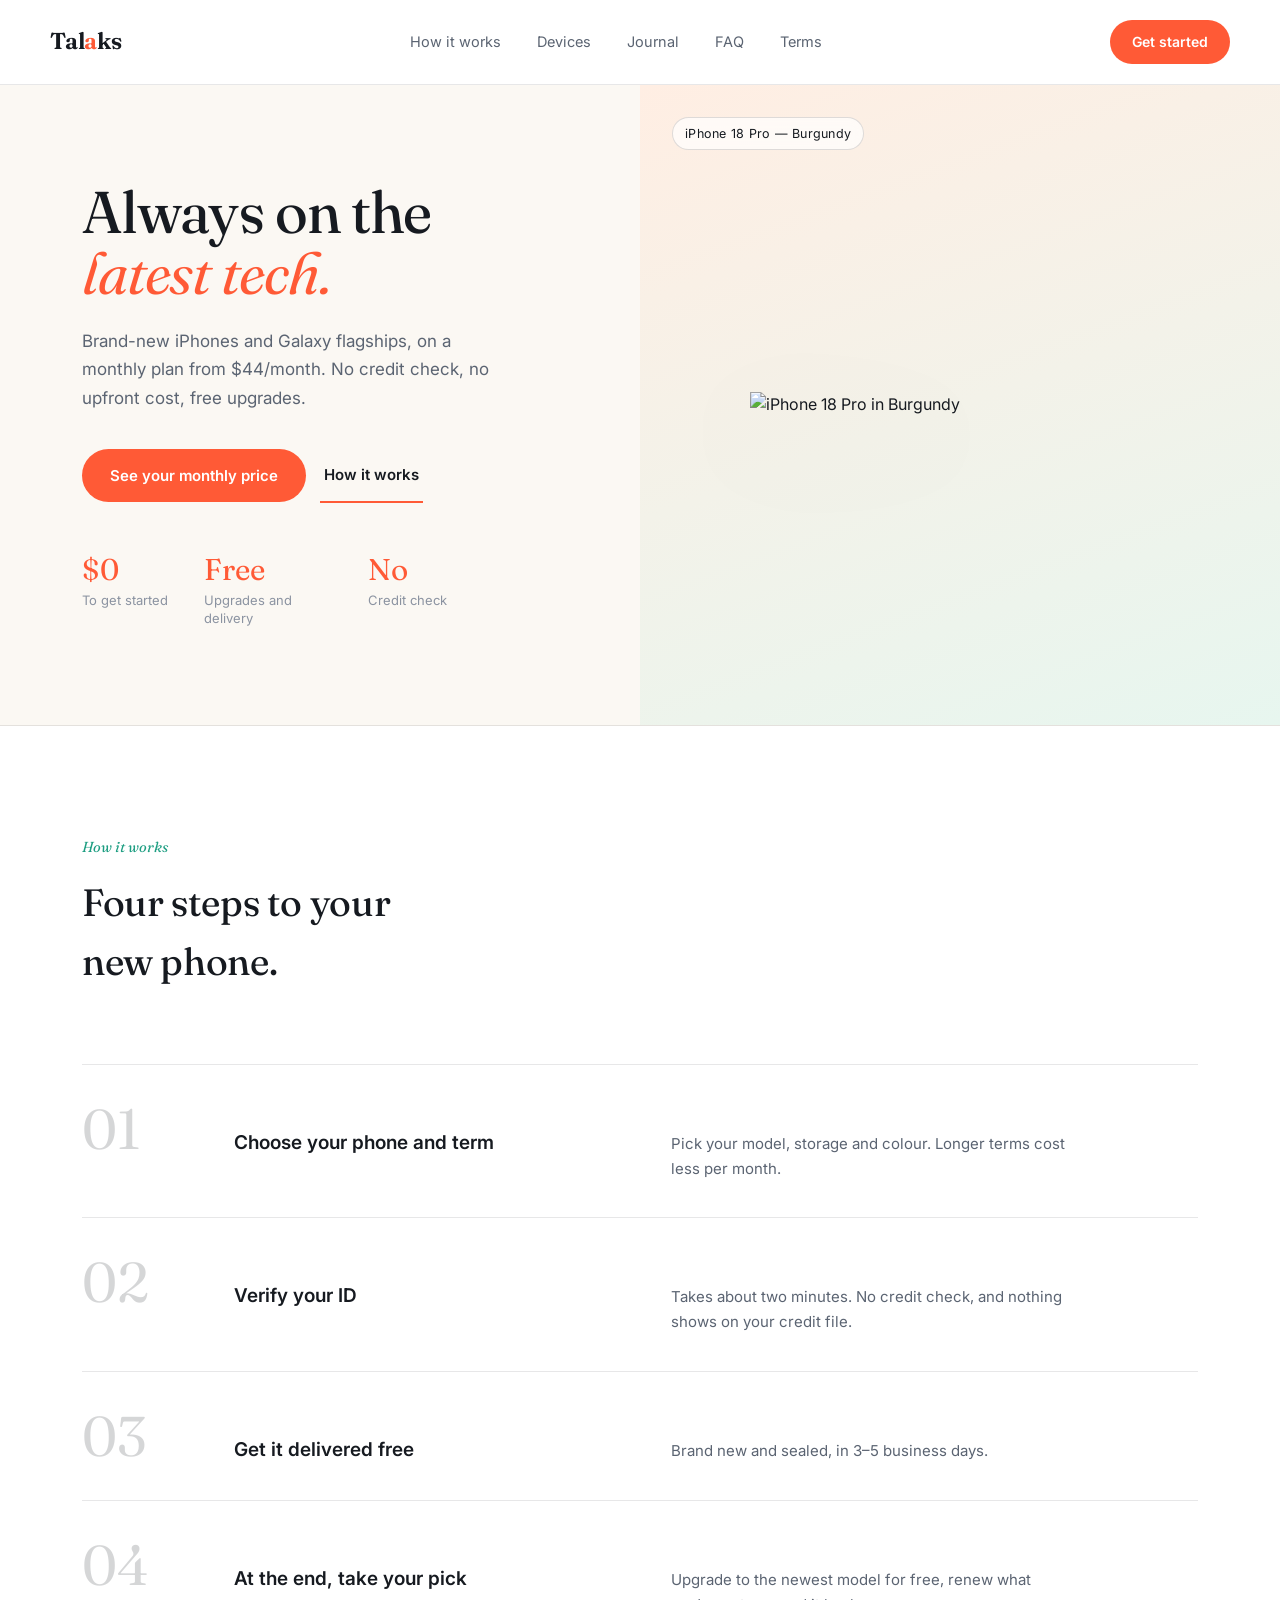
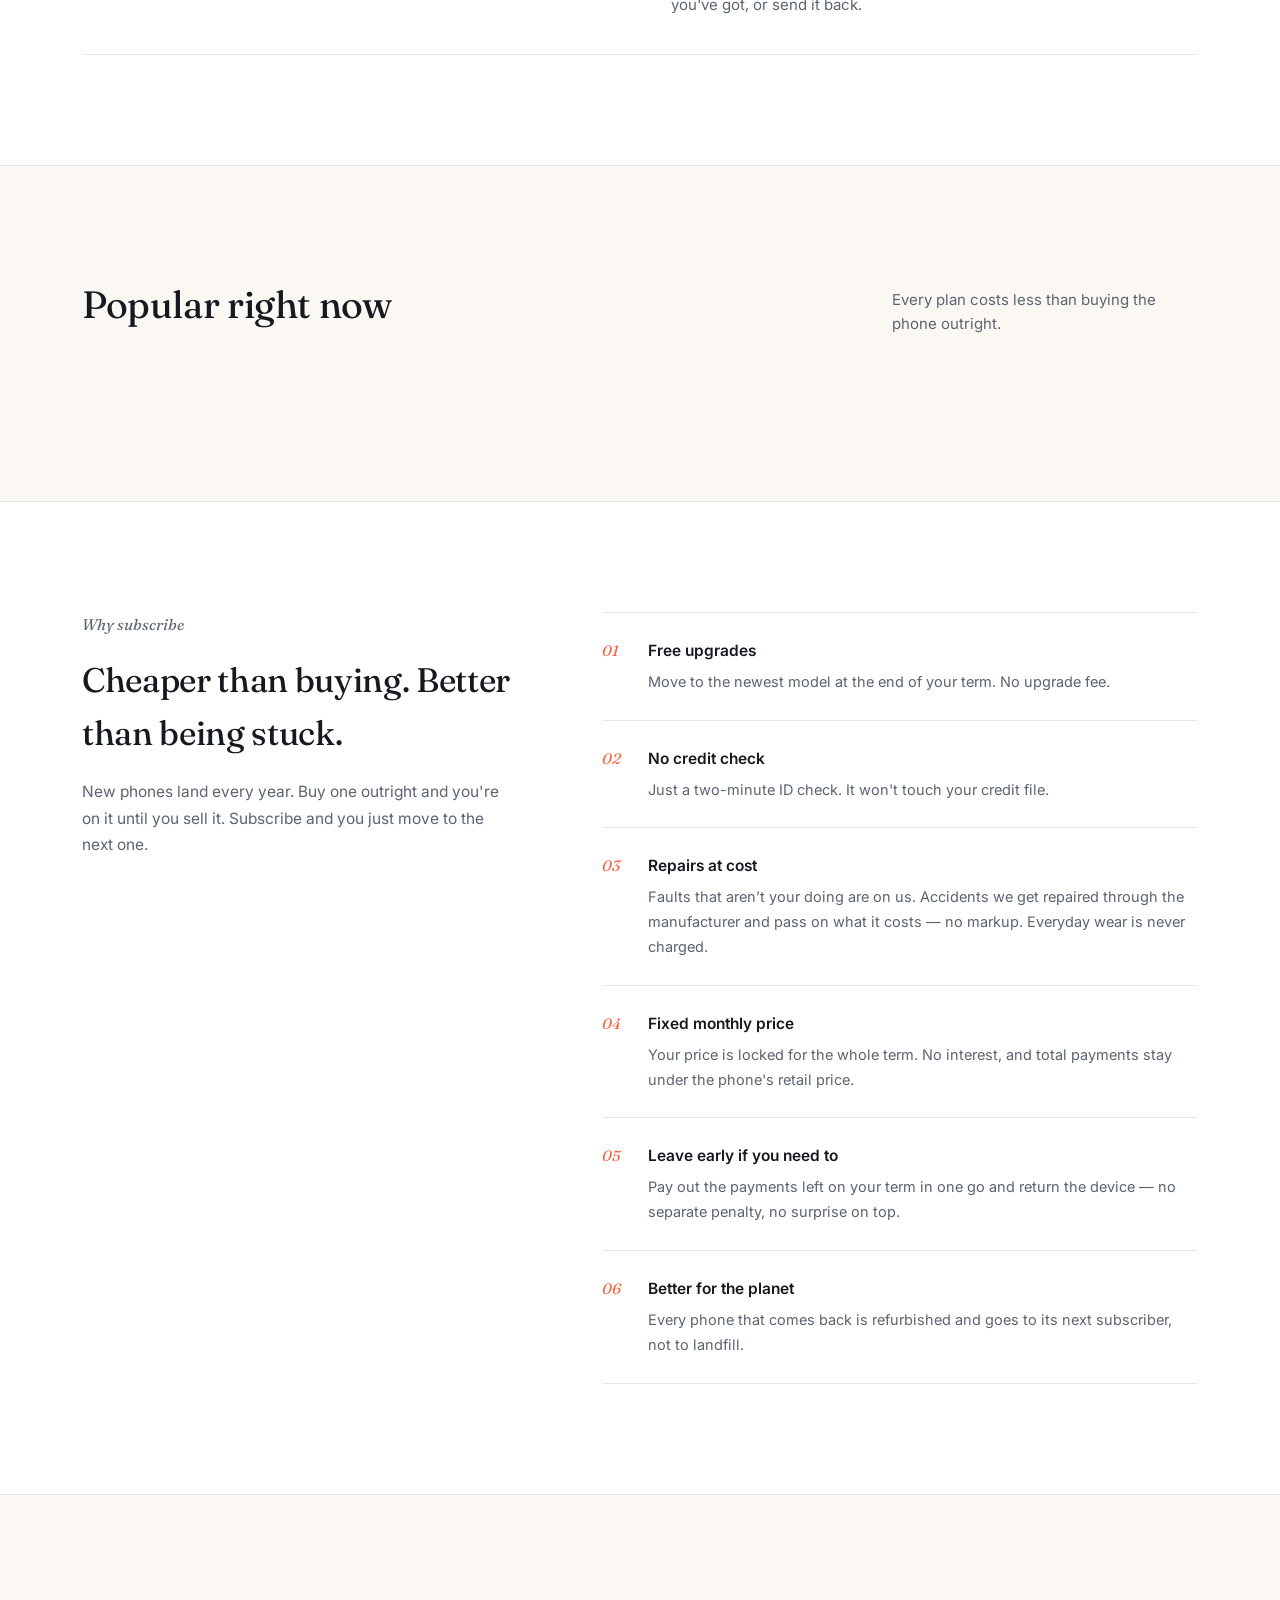
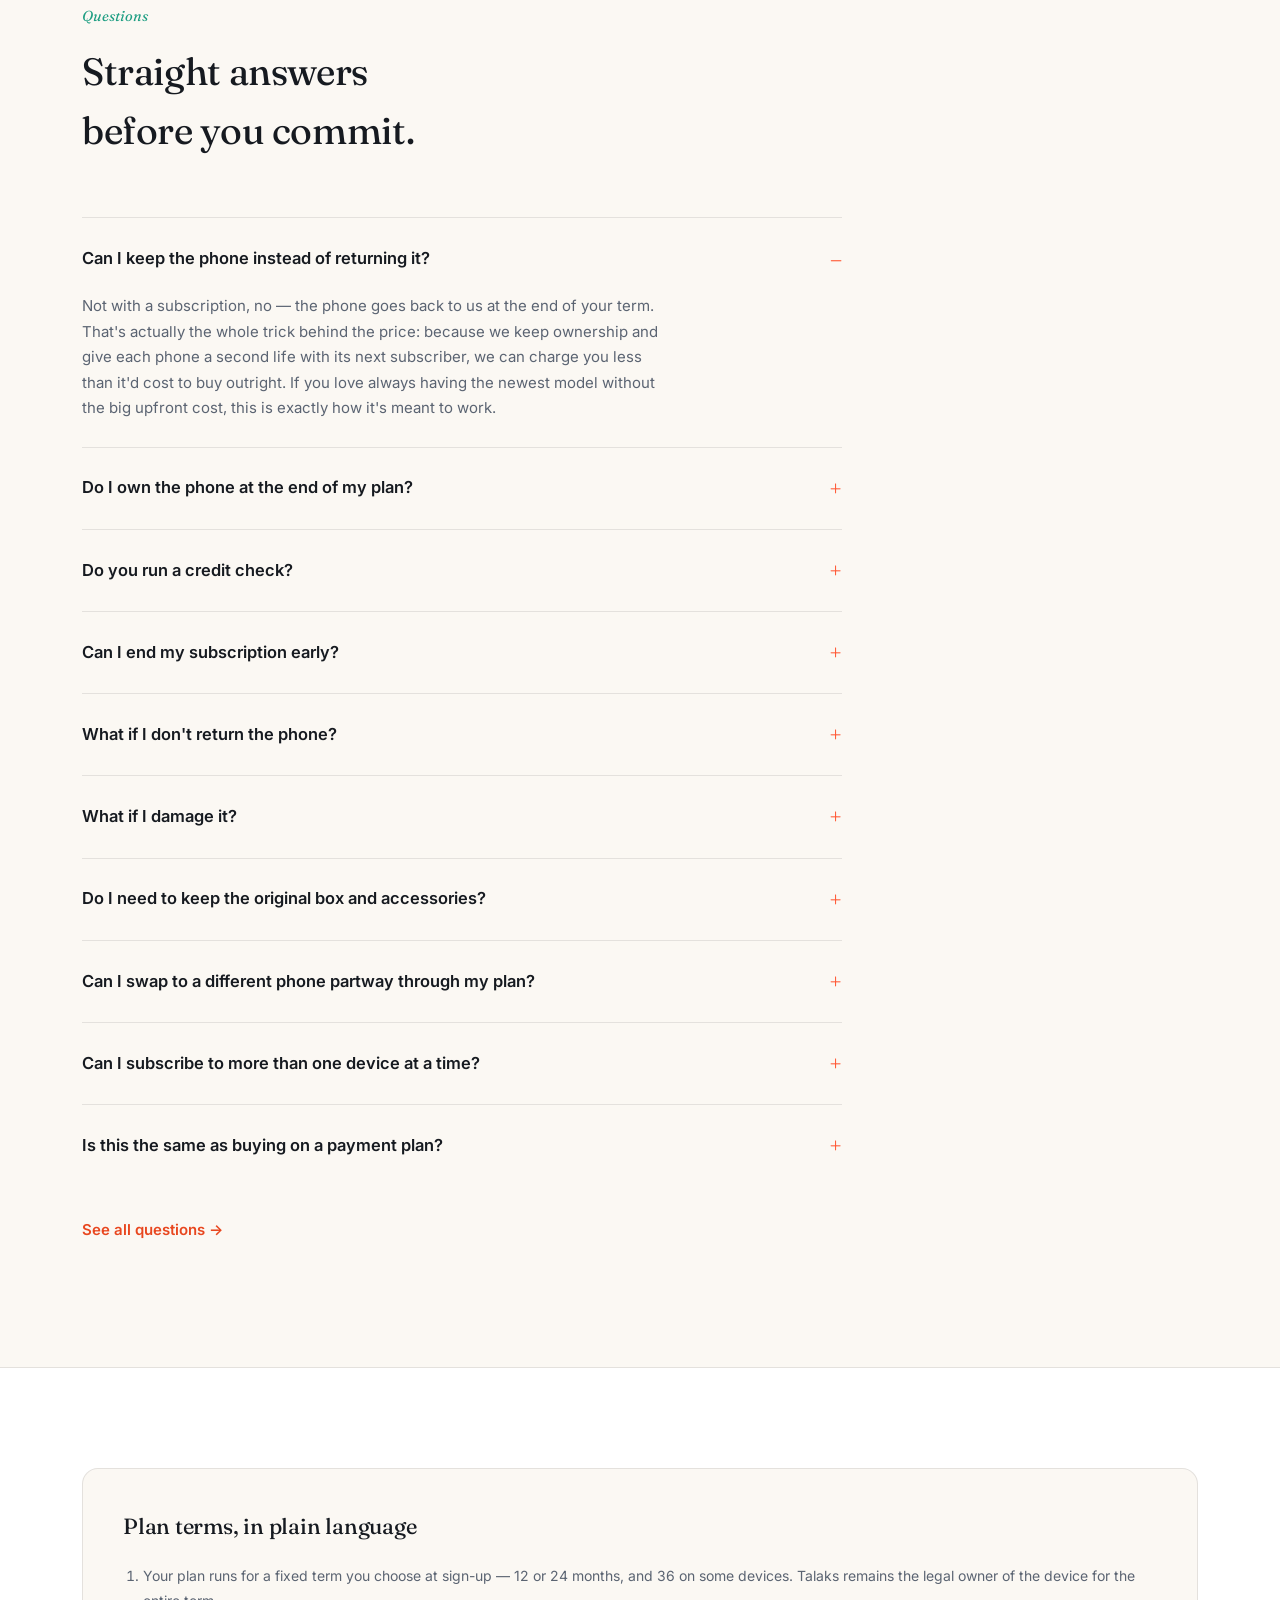
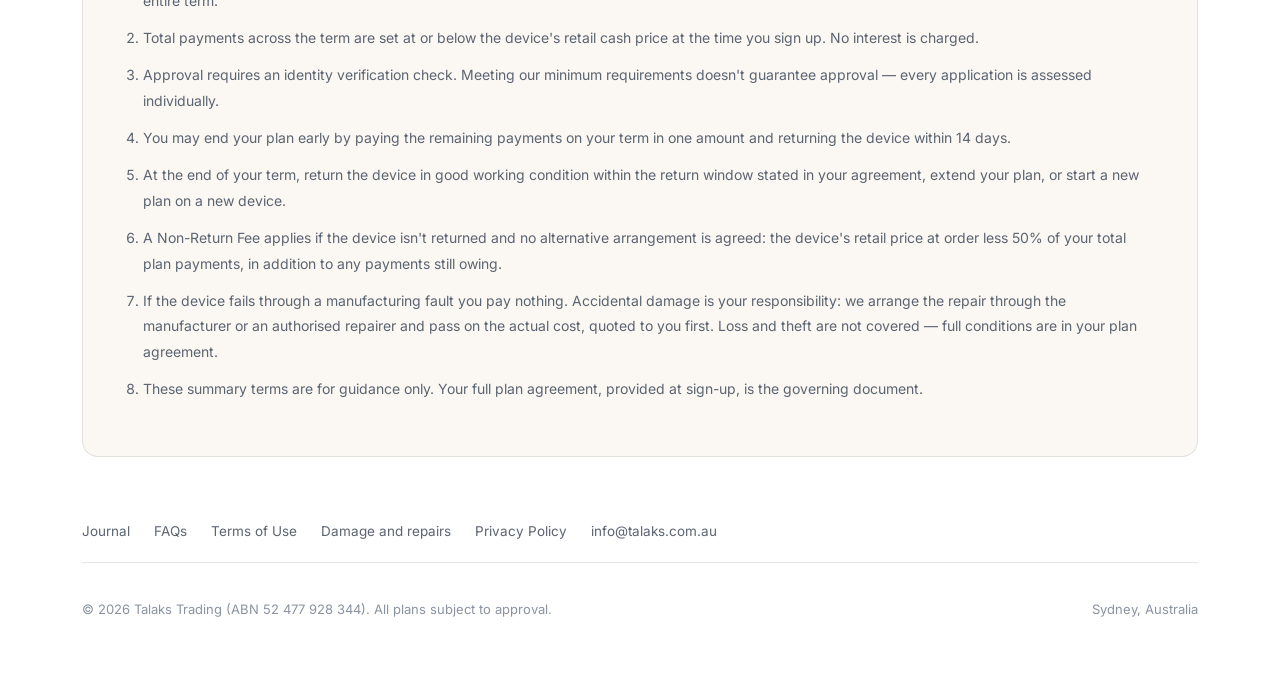
==== commit e0c7e687: "Add files via upload" ====
--- a/index.html
+++ b/index.html
@@ -2,12 +2,17 @@
 <html lang="en">
 <head>
 <meta charset="UTF-8">
+<link rel="icon" type="image/png" sizes="32x32" href="assets/favicon-32.png">
+<link rel="icon" type="image/png" sizes="512x512" href="assets/favicon-512.png">
+<link rel="apple-touch-icon" sizes="180x180" href="assets/apple-touch-icon.png">
 <meta name="viewport" content="width=device-width, initial-scale=1.0">
-<title>Talaks — Always the newest phone, never stuck with it</title>
+<title>iPhone &amp; Galaxy Phones on a Plan, No Credit Check | Talaks Australia</title>
+<meta name="description" content="Get a brand-new iPhone or Galaxy on a monthly plan from $44/month — no credit check, no lock-in past your term, free upgrades and free delivery Australia-wide.">
 <link rel="preconnect" href="https://fonts.googleapis.com">
 <link rel="preconnect" href="https://fonts.gstatic.com" crossorigin>
 <link href="https://fonts.googleapis.com/css2?family=Fraunces:opsz,wght@9..144,380;9..144,440;9..144,560;9..144,640&family=Inter:wght@400;500;600;700&display=swap" rel="stylesheet">
 <script src="https://cdn.jsdelivr.net/npm/@supabase/supabase-js@2/dist/umd/supabase.min.js"></script>
+<script src="assets/auth.js"></script>
 <script src="assets/pricing.js"></script>
 <style>
   :root{
@@ -214,7 +219,7 @@
   <div class="hero-inner">
     <div class="hero-copy">
       <h1 class="headline">Always on the <span class="accent">latest tech.</span></h1>
-      <p class="hero-sub">Brand-new iPhones and Galaxy flagships, yours from <span id="hero-from">$37</span>/month. Free upgrades, free delivery, no upfront cost.</p>
+      <p class="hero-sub">Brand-new iPhones and Galaxy flagships, on a monthly plan from <span id="hero-from">$44</span>/month. No credit check, no upfront cost, free upgrades.</p>
       <div class="hero-ctas">
         <a href="catalog.html" class="btn-primary">See your monthly price</a>
         <a href="#how" class="btn-text">How it works</a>
@@ -285,7 +290,7 @@
       <li><span class="mark">02</span><div><b>No credit check</b><span class="desc">Just a two-minute ID check. It won't touch your credit file.</span></div></li>
       <li><span class="mark">03</span><div><b>Repairs at cost</b><span class="desc">Faults that aren’t your doing are on us. Accidents we get repaired through the manufacturer and pass on what it costs — no markup. Everyday wear is never charged.</span></div></li>
       <li><span class="mark">04</span><div><b>Fixed monthly price</b><span class="desc">Your price is locked for the whole term. No interest, and total payments stay under the phone's retail price.</span></div></li>
-      <li><span class="mark">05</span><div><b>Leave early if you need to</b><span class="desc">There's a fixed exit fee, shown before you sign up. Never the full remaining balance.</span></div></li>
+      <li><span class="mark">05</span><div><b>Leave early if you need to</b><span class="desc">Pay out the payments left on your term in one go and return the device — no separate penalty, no surprise on top.</span></div></li>
       <li><span class="mark">06</span><div><b>Better for the planet</b><span class="desc">Every phone that comes back is refurbished and goes to its next subscriber, not to landfill.</span></div></li>
     </ul>
   </div>
@@ -364,10 +369,10 @@
       <a href="terms.html">Terms of Use</a>
       <a href="terms.html#repairs">Damage and repairs</a>
       <a href="privacy.html">Privacy Policy</a>
-      <a href="mailto:info@talaks.com">info@talaks.com</a>
+      <a href="mailto:info@talaks.com.au">info@talaks.com.au</a>
     </div>
     <div class="foot-bottom">
-      <span>© 2026 Talaks. All plans subject to approval.</span>
+      <span>© 2026 Talaks Trading (ABN 52 477 928 344). All plans subject to approval.</span>
       <span>Sydney, Australia</span>
     </div>
   </div>
@@ -381,16 +386,17 @@
       : { minimumFractionDigits: 2, maximumFractionDigits: 2 });
   }
 
-  const supabaseClient = supabase.createClient(
-    'https://asajwviusixmnoolawnb.supabase.co',
-    'sb_publishable__KTvqClMNFPO2ZHkueUJmA_101Fl1_D'
-  );
+  // Reuses the one client assets/auth.js already created, rather than
+  // opening a second independent Supabase/GoTrue client on the same page.
+  const supabaseClient = Talaks.client;
 
   supabaseClient
     .from('devices')
     .select('*')
     .then(({ data, error }) => {
       if (error || !data) { console.error(error); return; }
+      // A device with no priced term is a draft: not for sale, not shown.
+      data = data.filter(window.TalaksPricing.isLive);
 
       const grid = document.getElementById('featured-grid');
       grid.innerHTML = '';
@@ -416,12 +422,17 @@
         const a = document.createElement('a');
         a.className = 'device-tile';
         a.href = 'product.html?device=' + encodeURIComponent(d.id);
+        const plan = window.TalaksPricing.fromPlan(d);
+        const rrpWas = plan ? window.TalaksPricing.rrpWas(plan.storage) : null;
         a.innerHTML =
-          (onSale ? '<span class="save-flag">Save ' + money(was - now) + '/mo</span>' : '') +
+          (onSale ? '<span class="save-flag">Save ' + money(was - now) + '/mo</span>' :
+           d.admin_only ? '<span class="save-flag">Admin only</span>' : '') +
           '<div class="thumb"><img src="' + d.colours[0].img + '" alt="' + d.name + '" onerror="this.onerror=null;this.src=\'' + placeholder + '\'"></div>' +
           '<div class="dn">' + d.name + '</div>' +
           '<div class="dp">' + (onSale ? '<s>' + money(was) + '</s>' : '') +
-            'From <b>' + money(now) + '</b>/month</div>';
+            'From <b>' + money(now) + '</b>/month</div>' +
+          (rrpWas ? '<div class="dp" style="font-size:12.5px;margin-top:2px">RRP <s>' + money(rrpWas) + '</s> ' +
+            money(plan.storage.rrp) + '</div>' : '');
         grid.appendChild(a);
       });
 
@@ -434,6 +445,5 @@
     .catch(err => console.error('Could not load featured devices:', err));
 </script>
 
-<script src="assets/auth.js"></script>
 </body>
 </html>
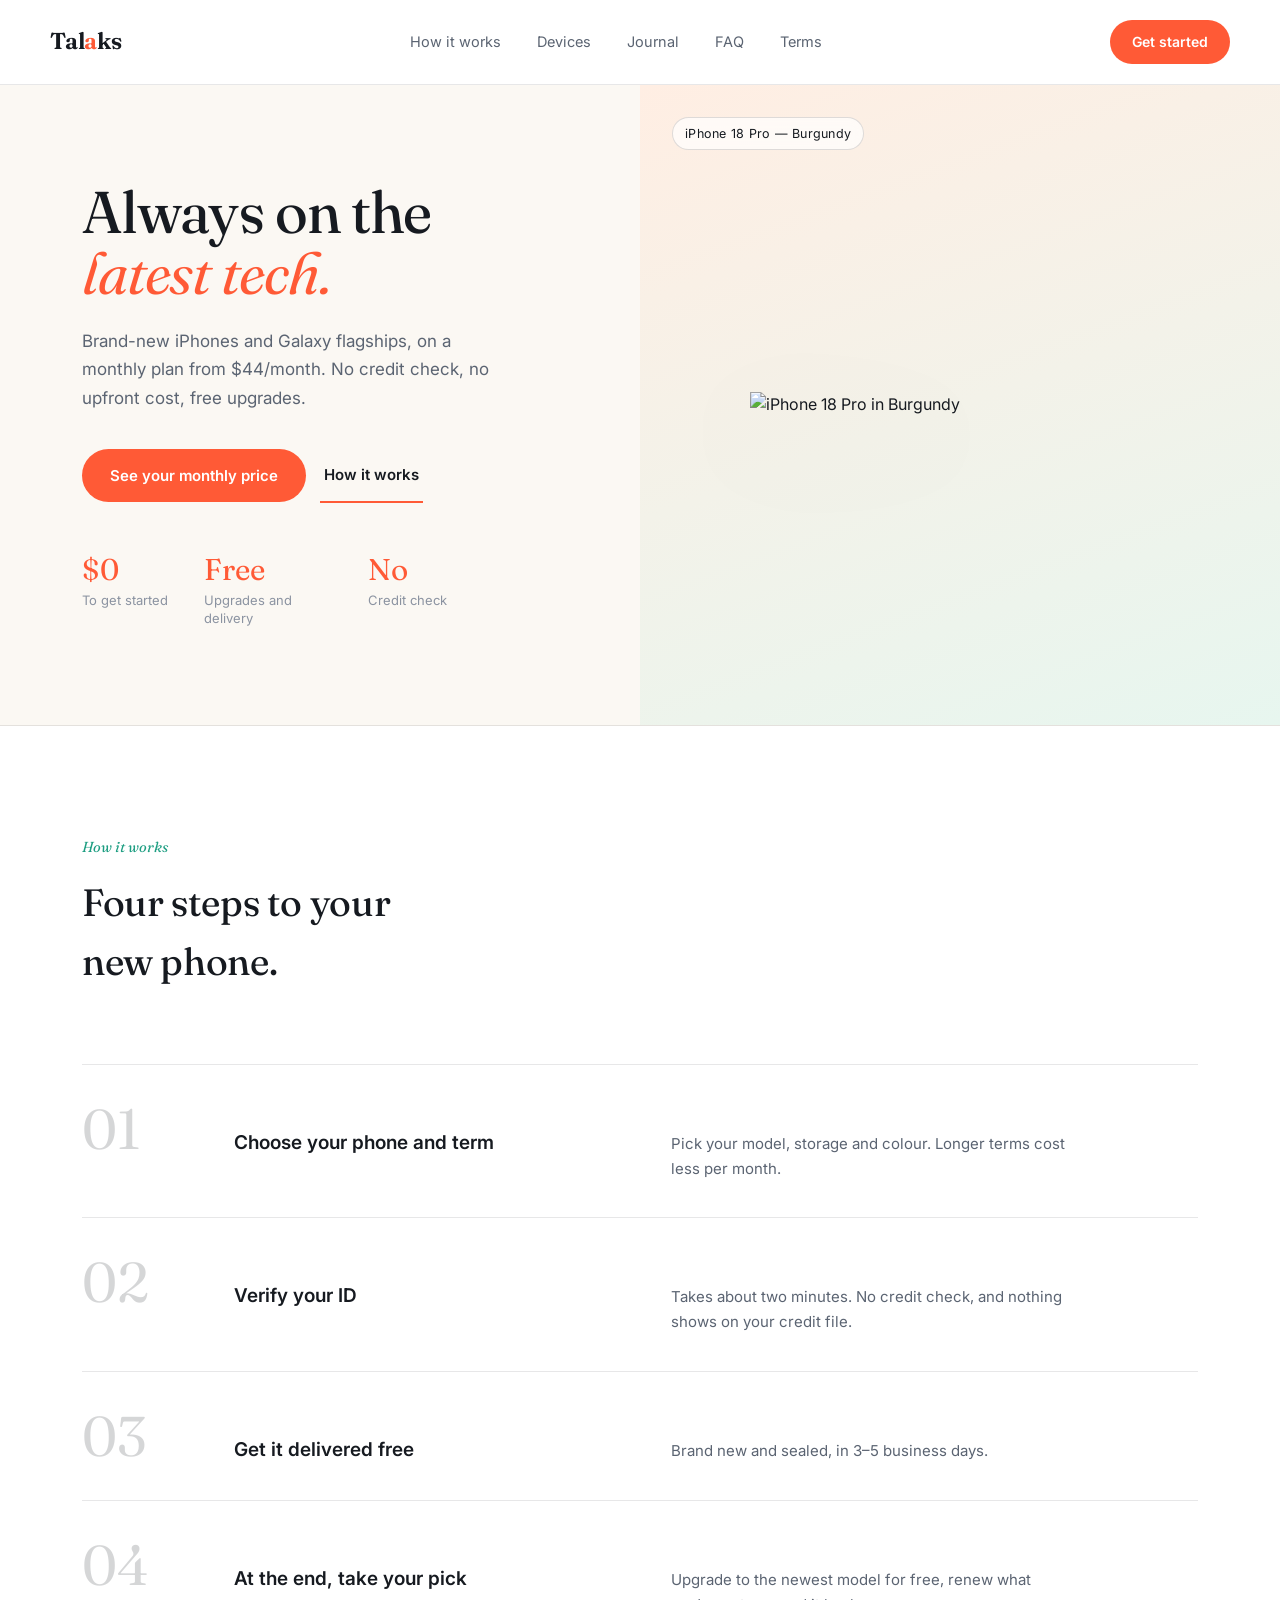
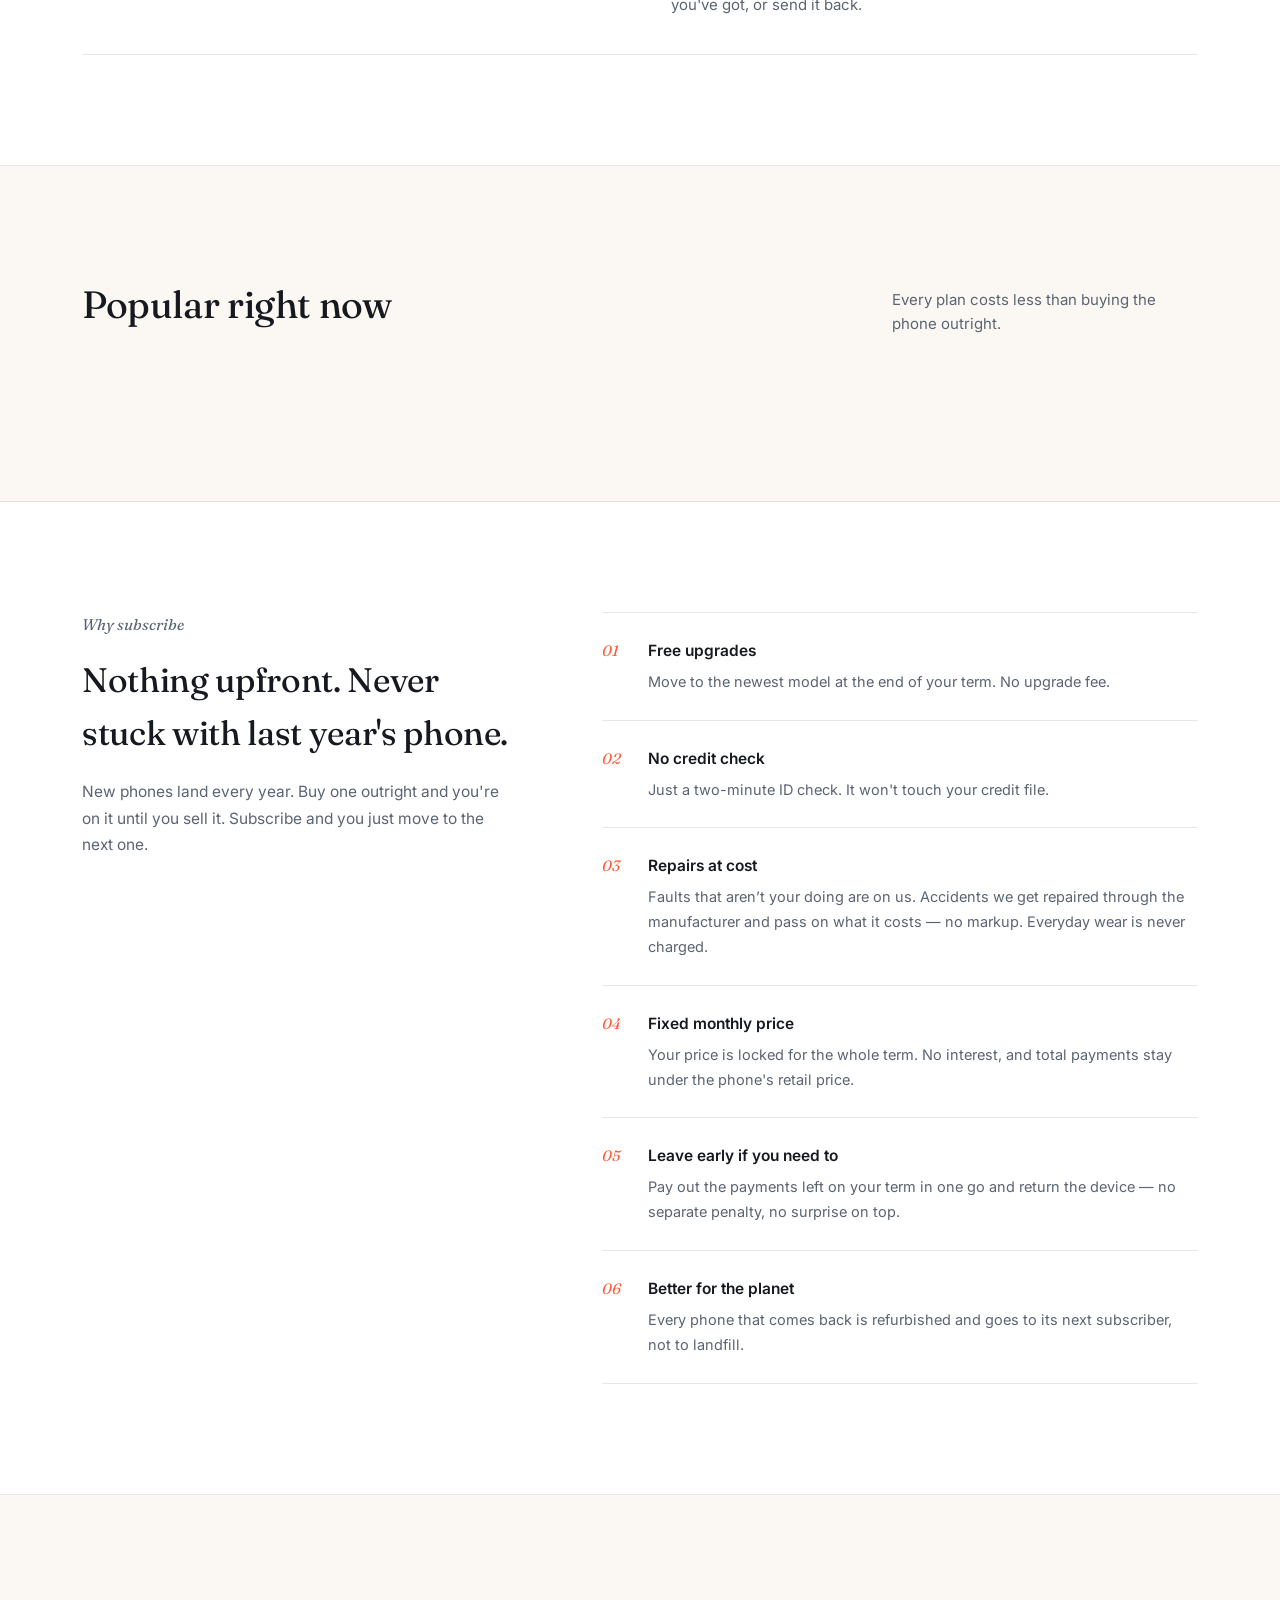
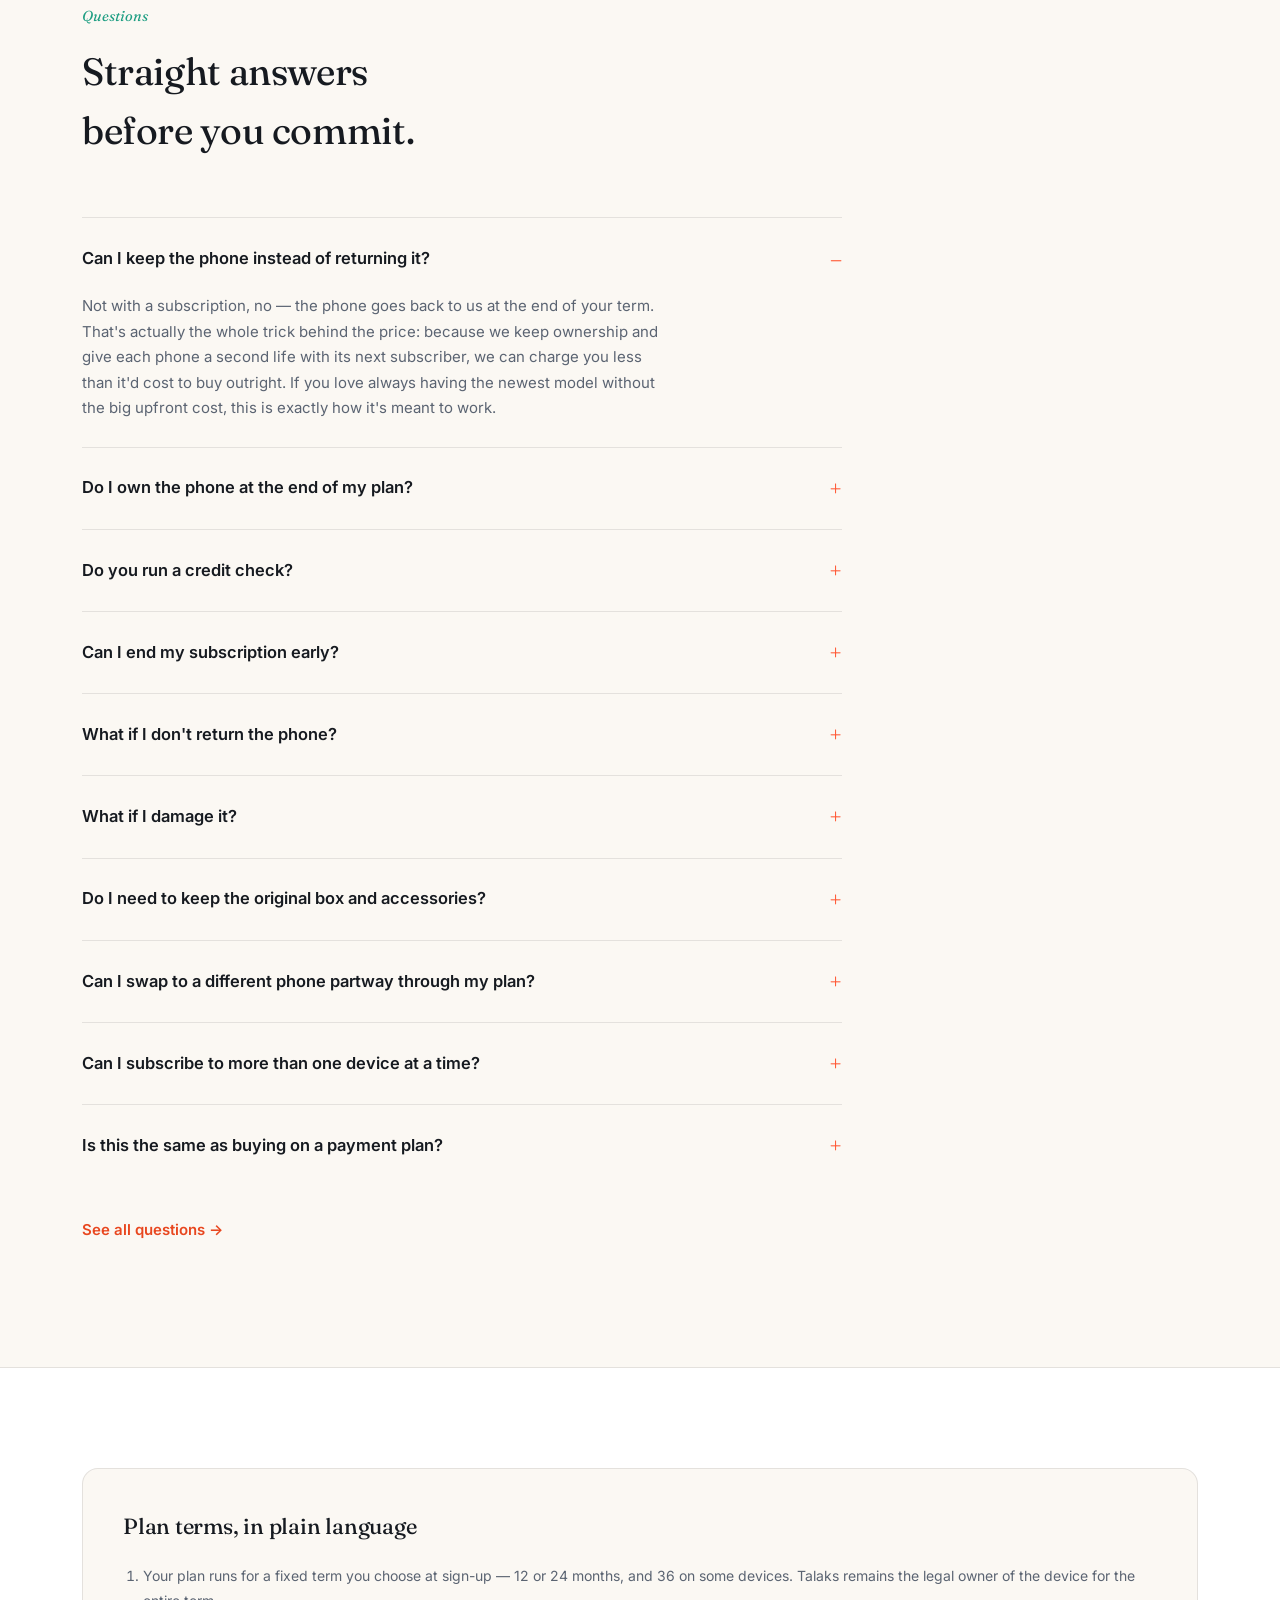
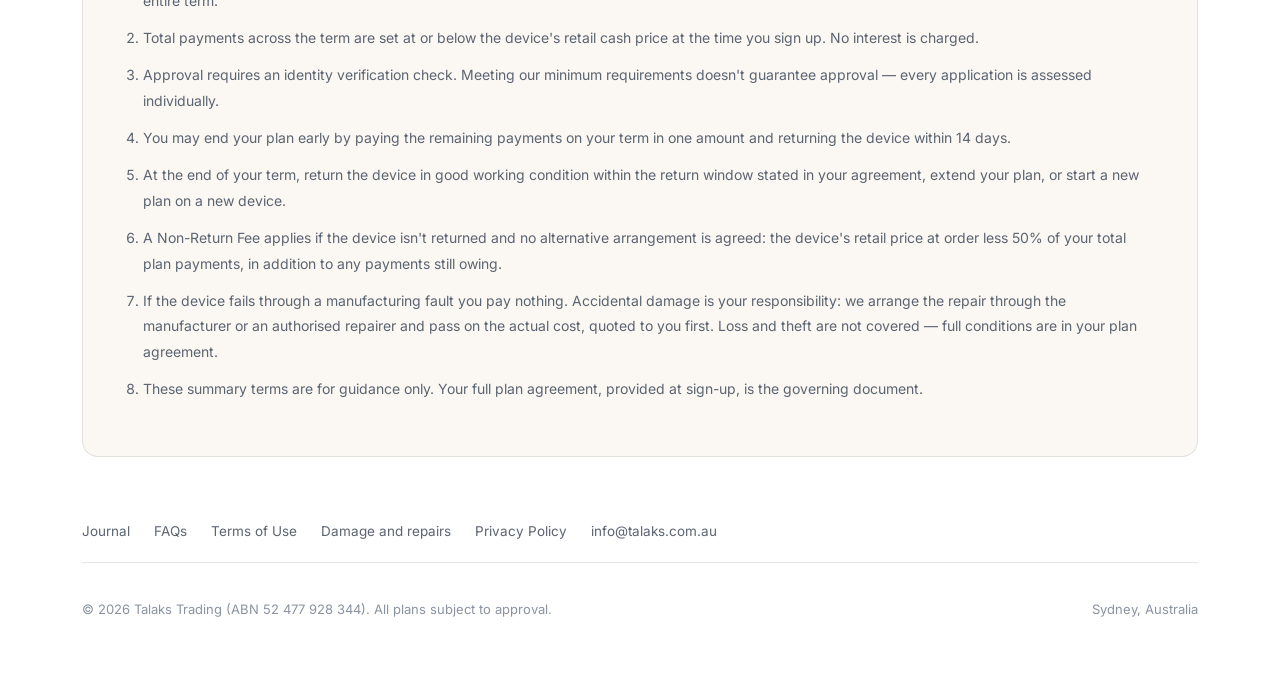
==== commit 0922241c: "Add files via upload" ====
--- a/index.html
+++ b/index.html
@@ -282,7 +282,7 @@
   <div class="wrap trust-grid">
     <div>
       <p class="eyebrow">Why subscribe</p>
-      <h2>Cheaper than buying. Better than being stuck.</h2>
+      <h2>Nothing upfront. Never stuck with last year's phone.</h2>
       <p>New phones land every year. Buy one outright and you're on it until you sell it. Subscribe and you just move to the next one.</p>
     </div>
     <ul class="trust-list">
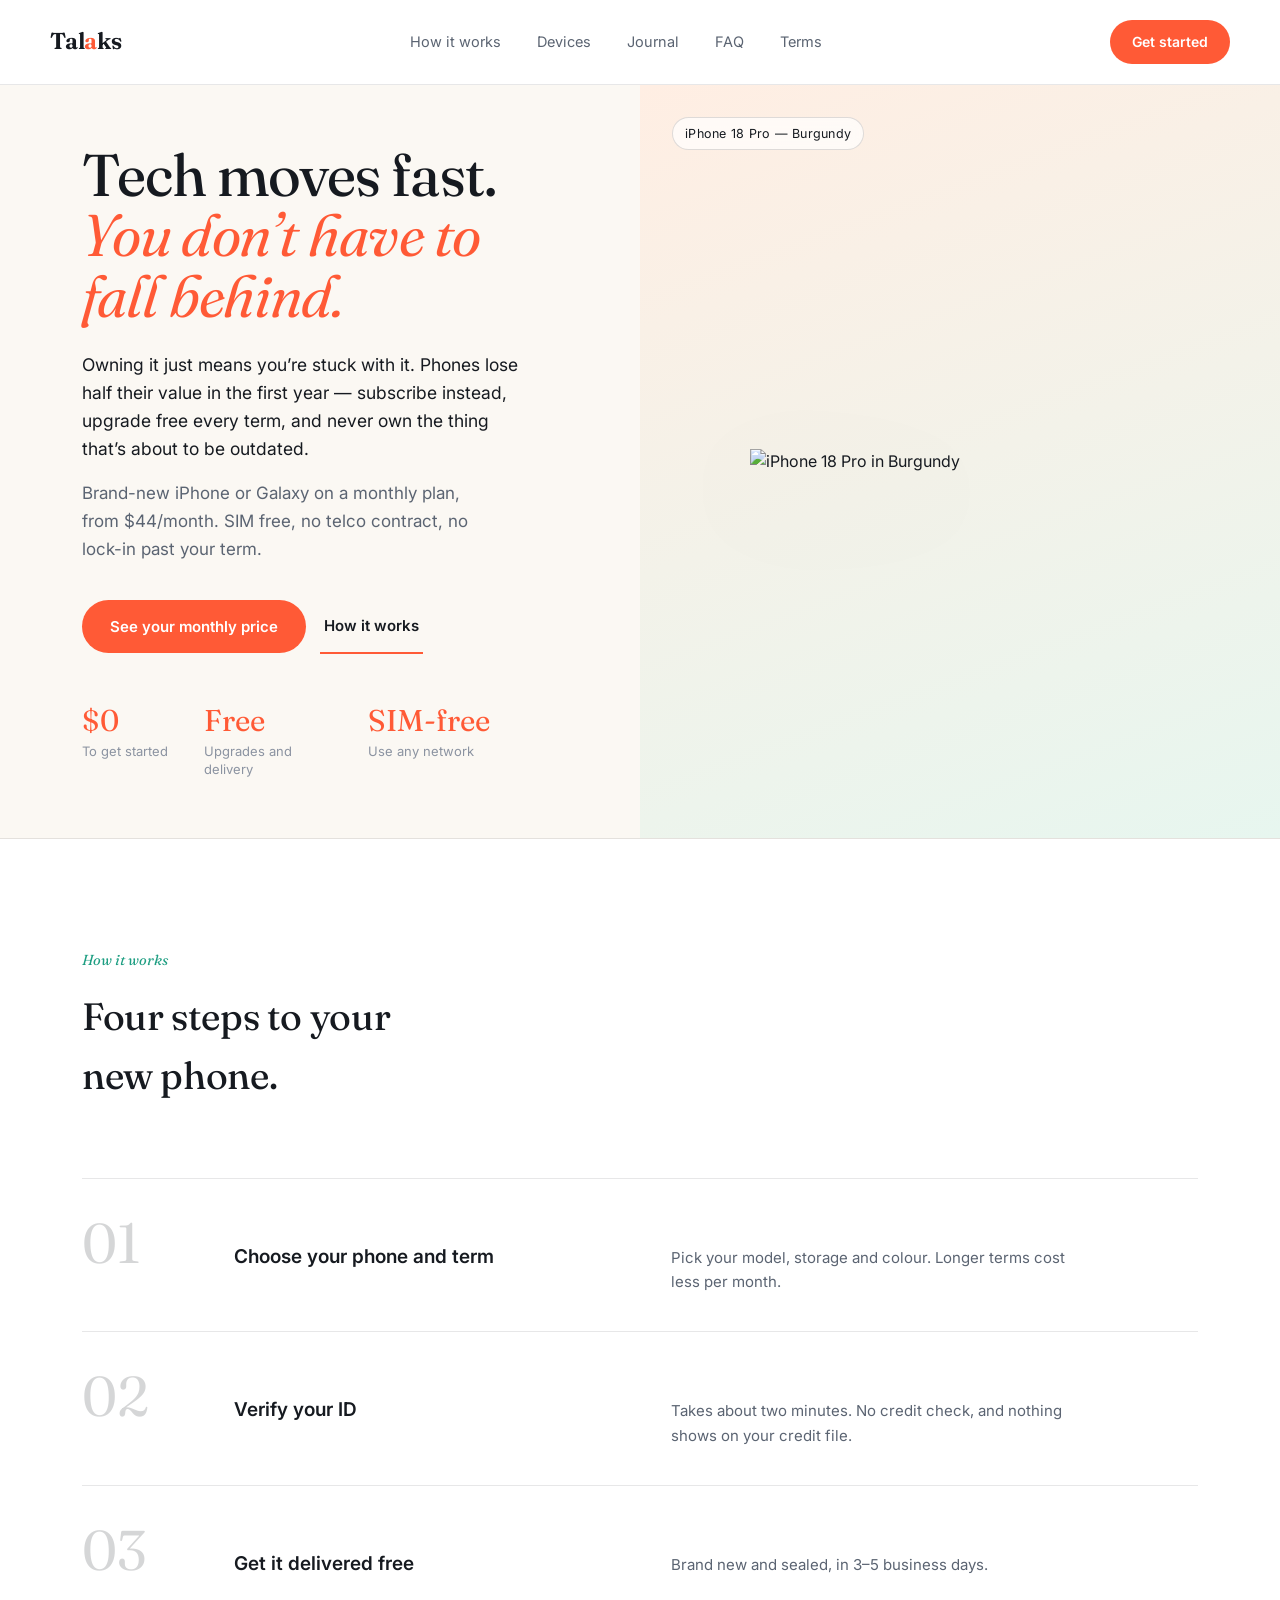
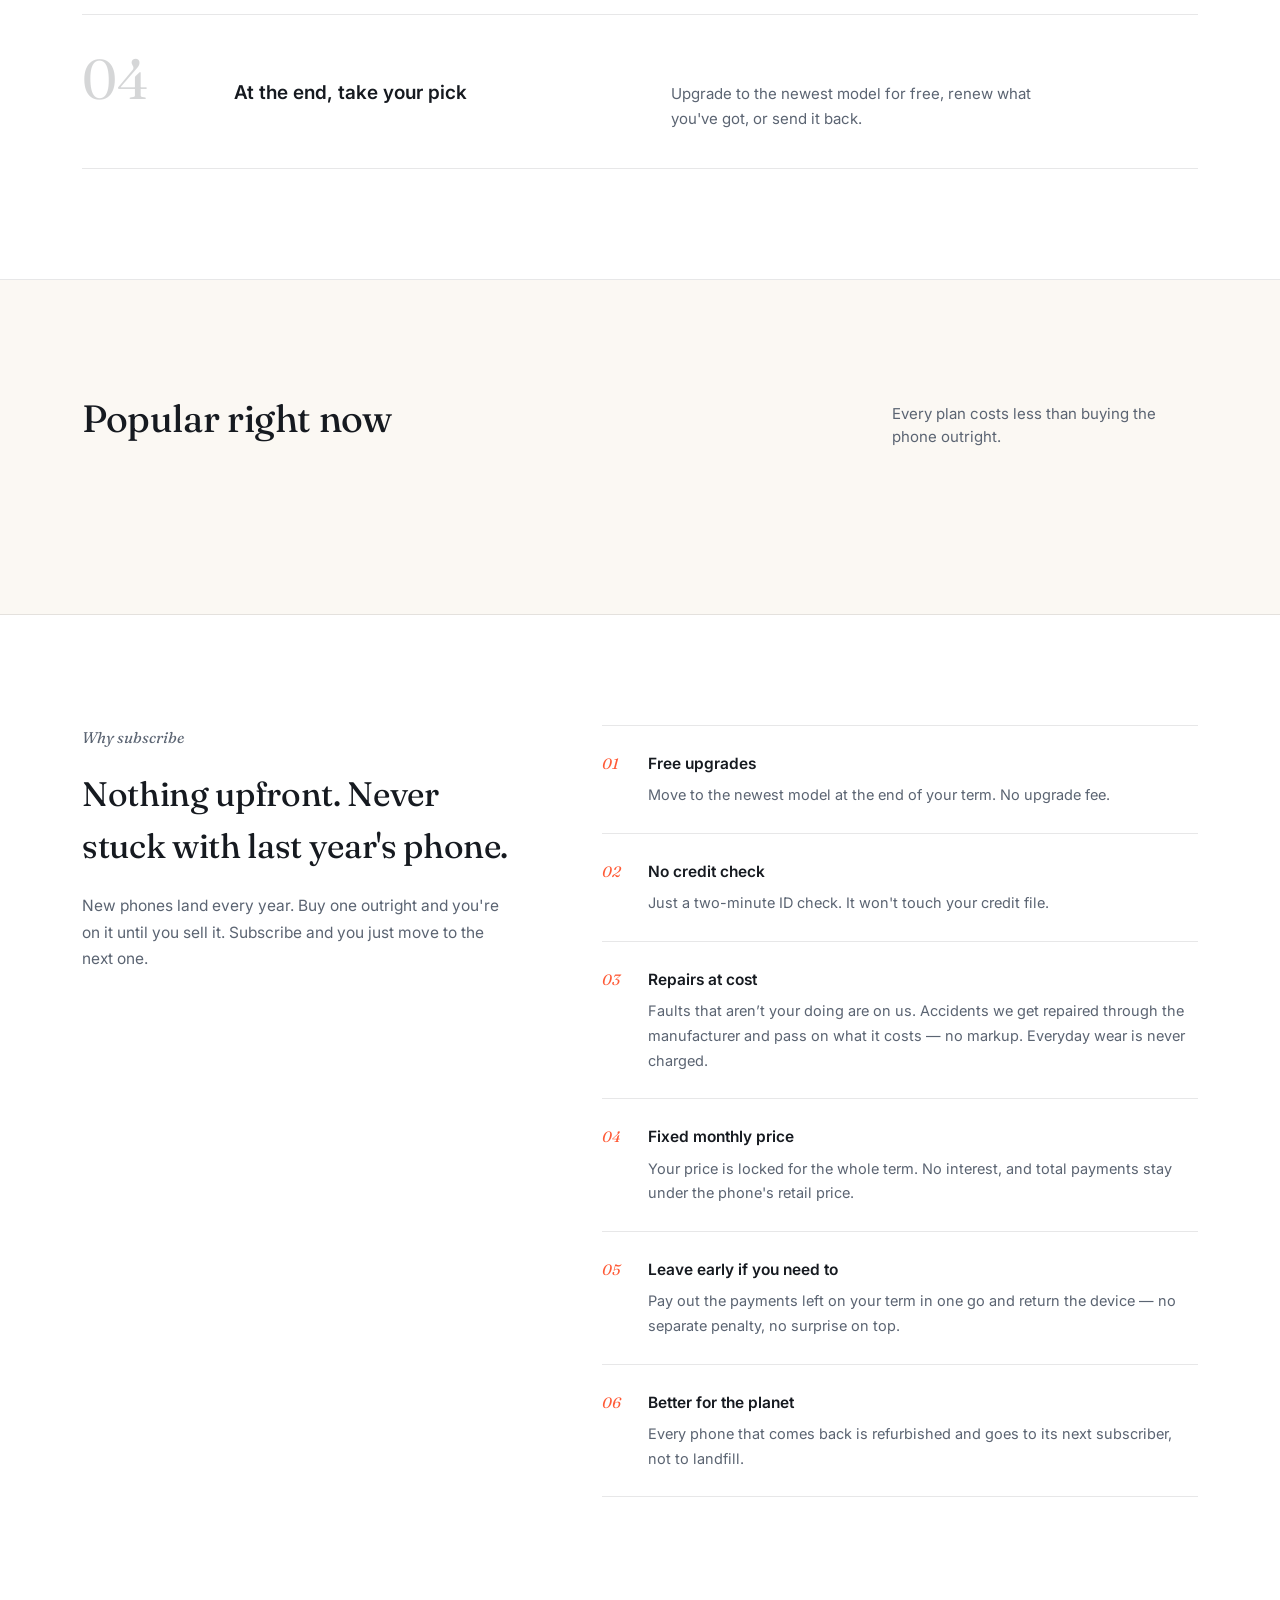
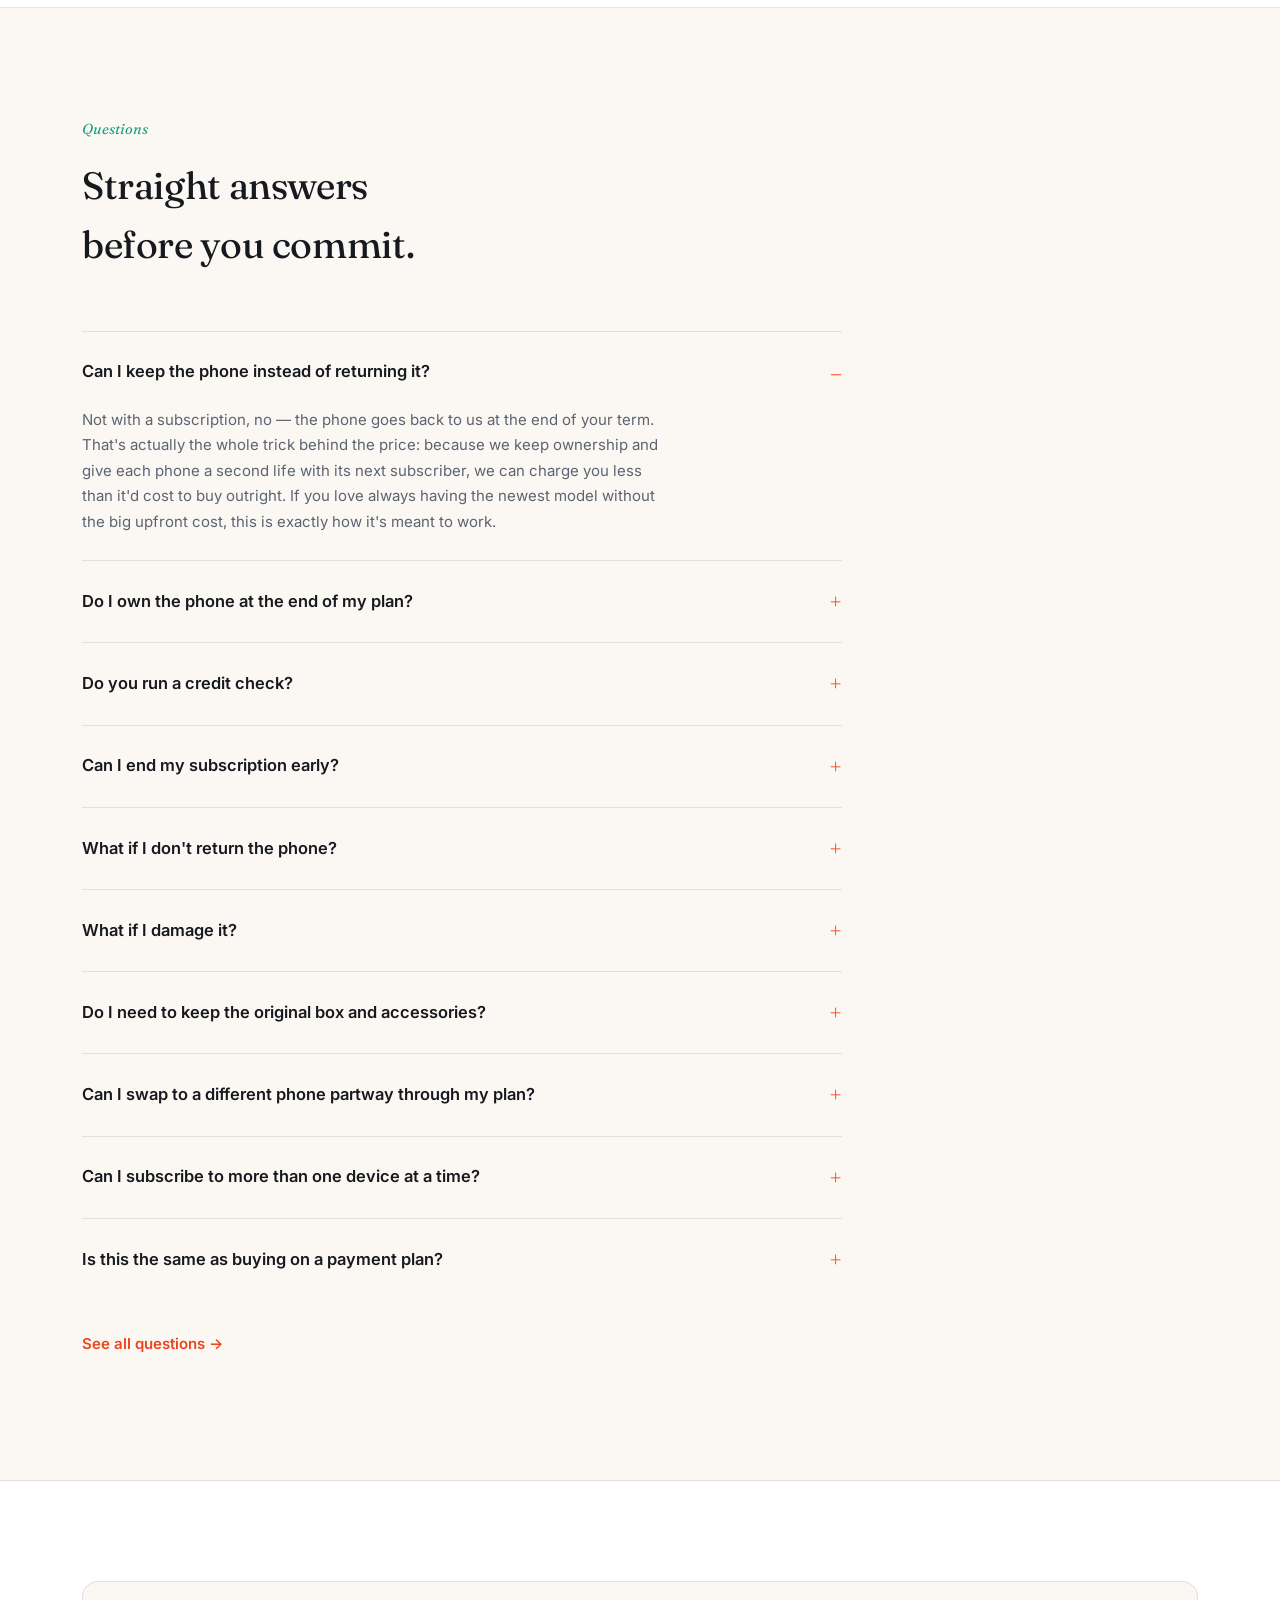
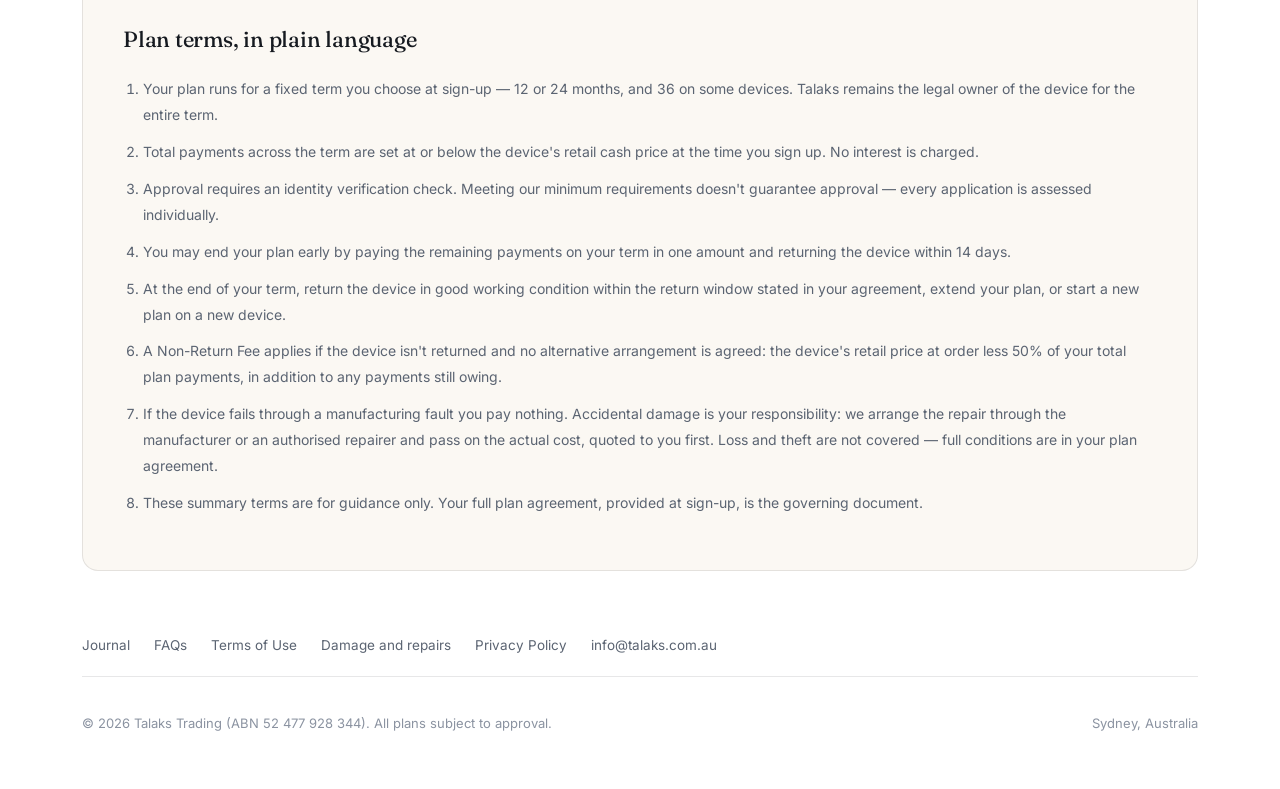
==== commit c779203b: "Update index.html" ====
--- a/index.html
+++ b/index.html
@@ -84,6 +84,7 @@
     line-height:1.03; margin:0 0 24px; max-width:13ch; letter-spacing:-0.015em;
   }
   .headline .accent{ color:var(--brand); font-style:italic; font-weight:380; }
+  .hero-lead{ font-size:17.5px; max-width:40ch; color:var(--ink); margin:0 0 16px; line-height:1.6; }
   .hero-sub{ font-size:17px; max-width:38ch; color:var(--ink-dim); margin:0 0 36px; line-height:1.65; }
   .hero-ctas{display:flex; gap:14px; flex-wrap:wrap; align-items:center;}
   .btn-primary{
@@ -218,8 +219,9 @@
 <header class="hero">
   <div class="hero-inner">
     <div class="hero-copy">
-      <h1 class="headline">Always on the <span class="accent">latest tech.</span></h1>
-      <p class="hero-sub">Brand-new iPhones and Galaxy flagships, on a monthly plan from <span id="hero-from">$44</span>/month. No credit check, no upfront cost, free upgrades.</p>
+      <h1 class="headline">Tech moves fast. <span class="accent">You don’t have to fall behind.</span></h1>
+      <p class="hero-lead">Owning it just means you’re stuck with it. Phones lose half their value in the first year — subscribe instead, upgrade free every term, and never own the thing that’s about to be outdated.</p>
+      <p class="hero-sub">Brand-new iPhone or Galaxy on a monthly plan, from <span id="hero-from">$44</span>/month. SIM free, no telco contract, no lock-in past your term.</p>
       <div class="hero-ctas">
         <a href="catalog.html" class="btn-primary">See your monthly price</a>
         <a href="#how" class="btn-text">How it works</a>
@@ -227,7 +229,7 @@
       <div class="hero-stats">
         <div class="hero-stat"><div class="num">$0</div><div class="lbl">To get started</div></div>
         <div class="hero-stat"><div class="num">Free</div><div class="lbl">Upgrades and delivery</div></div>
-        <div class="hero-stat"><div class="num">No</div><div class="lbl">Credit check</div></div>
+        <div class="hero-stat"><div class="num">SIM-free</div><div class="lbl">Use any network</div></div>
       </div>
     </div>
     <div class="hero-photo">
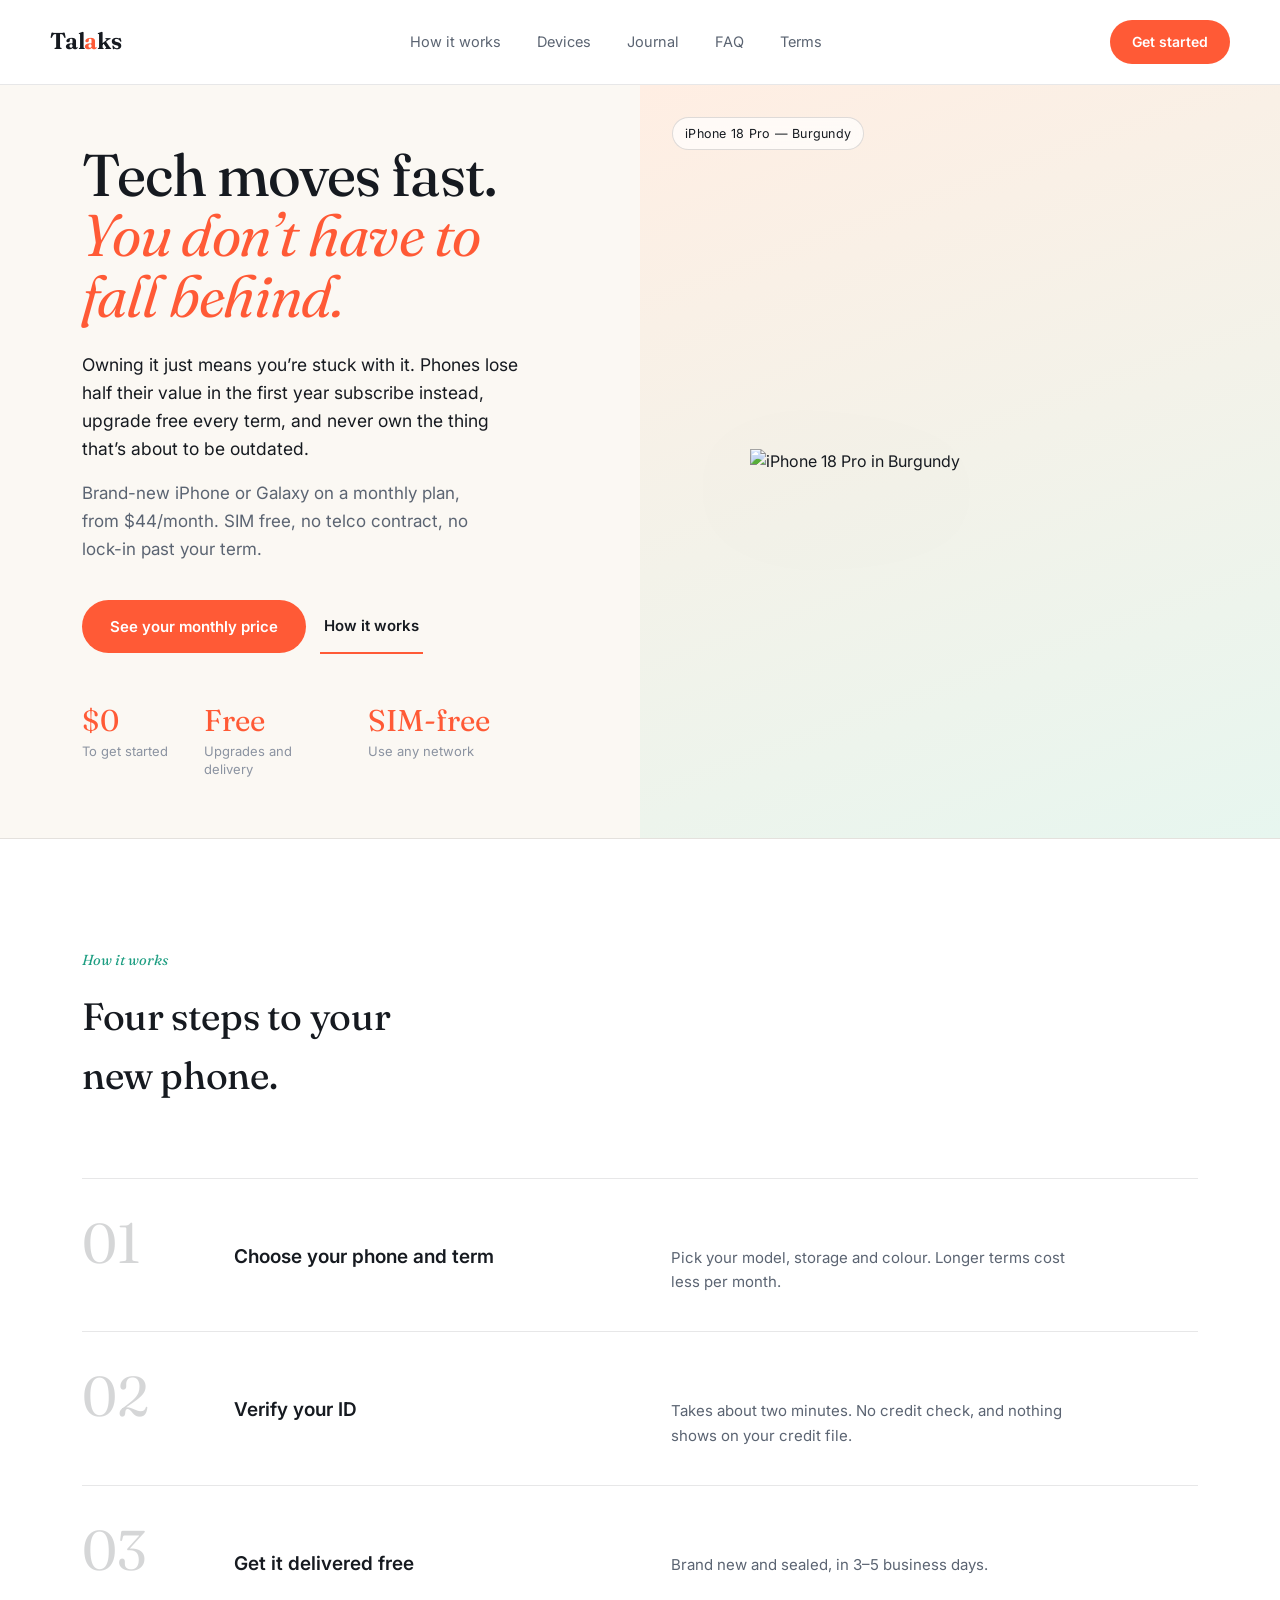
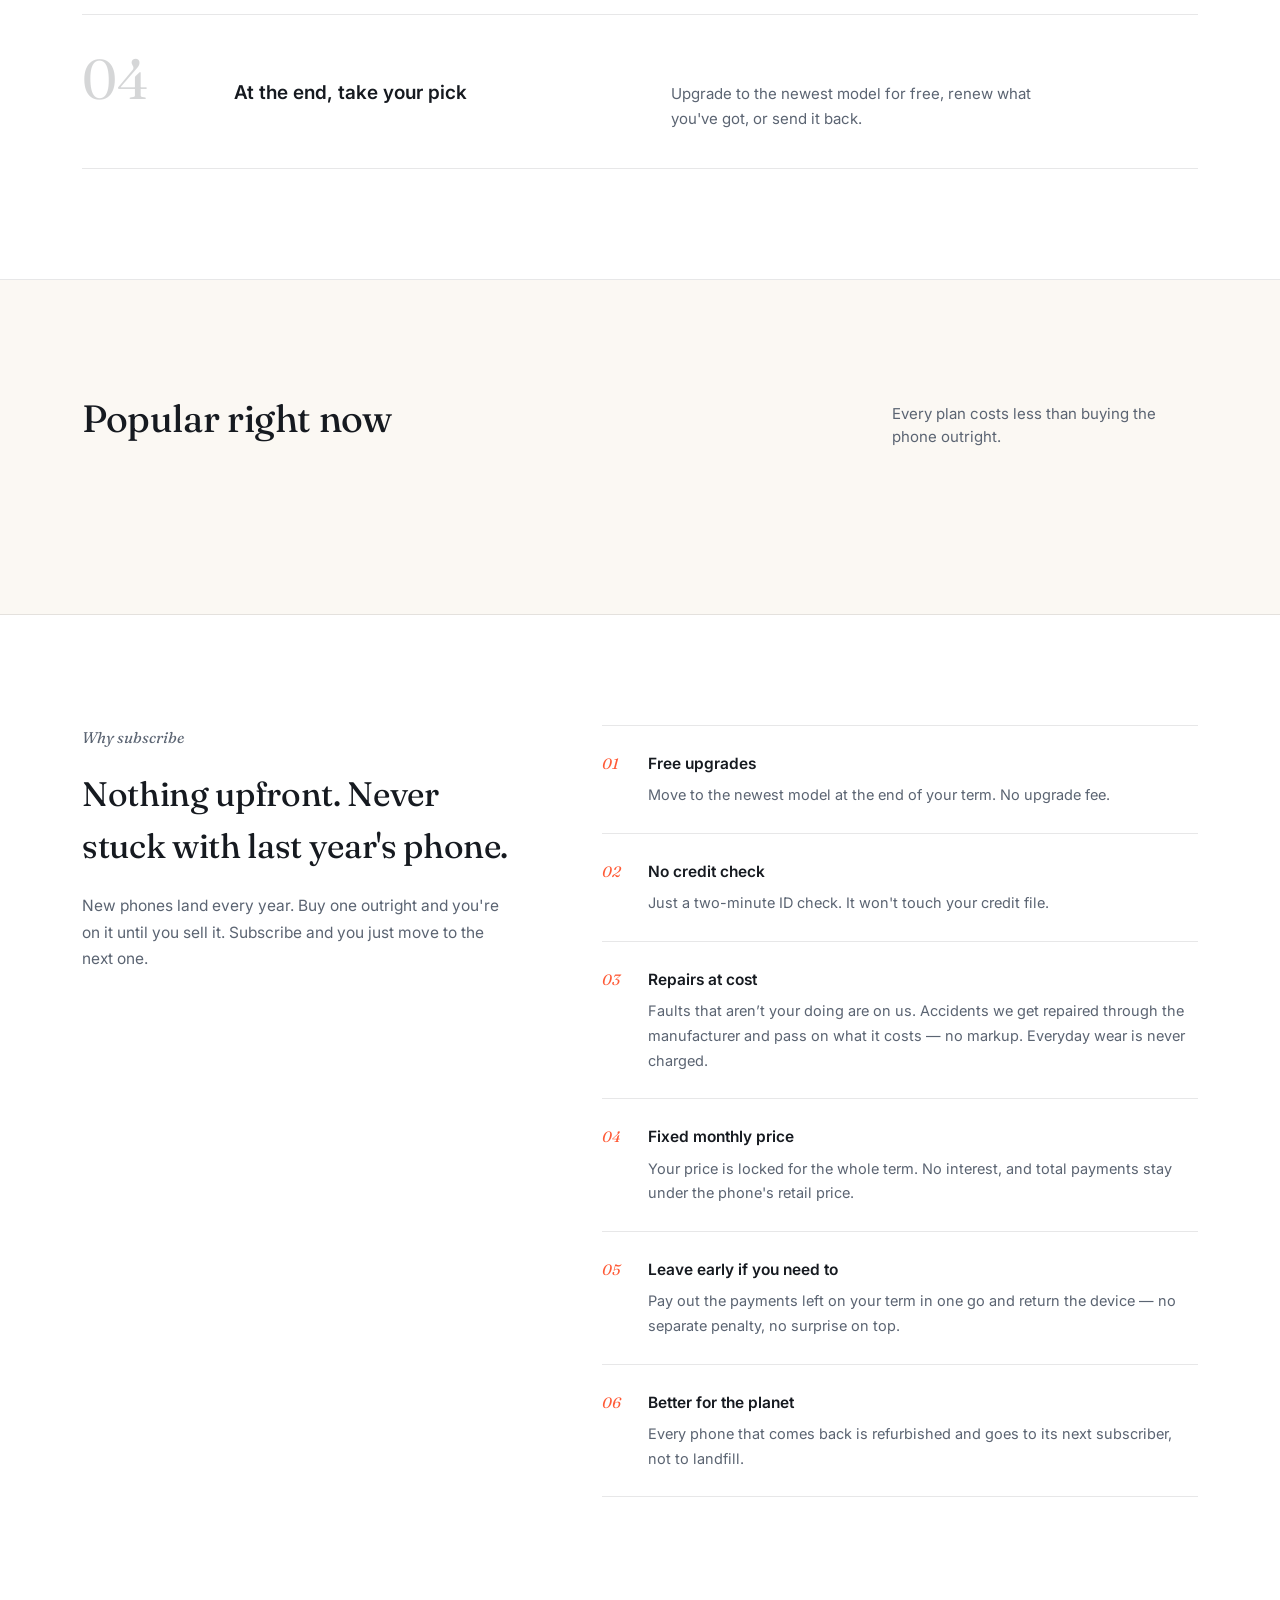
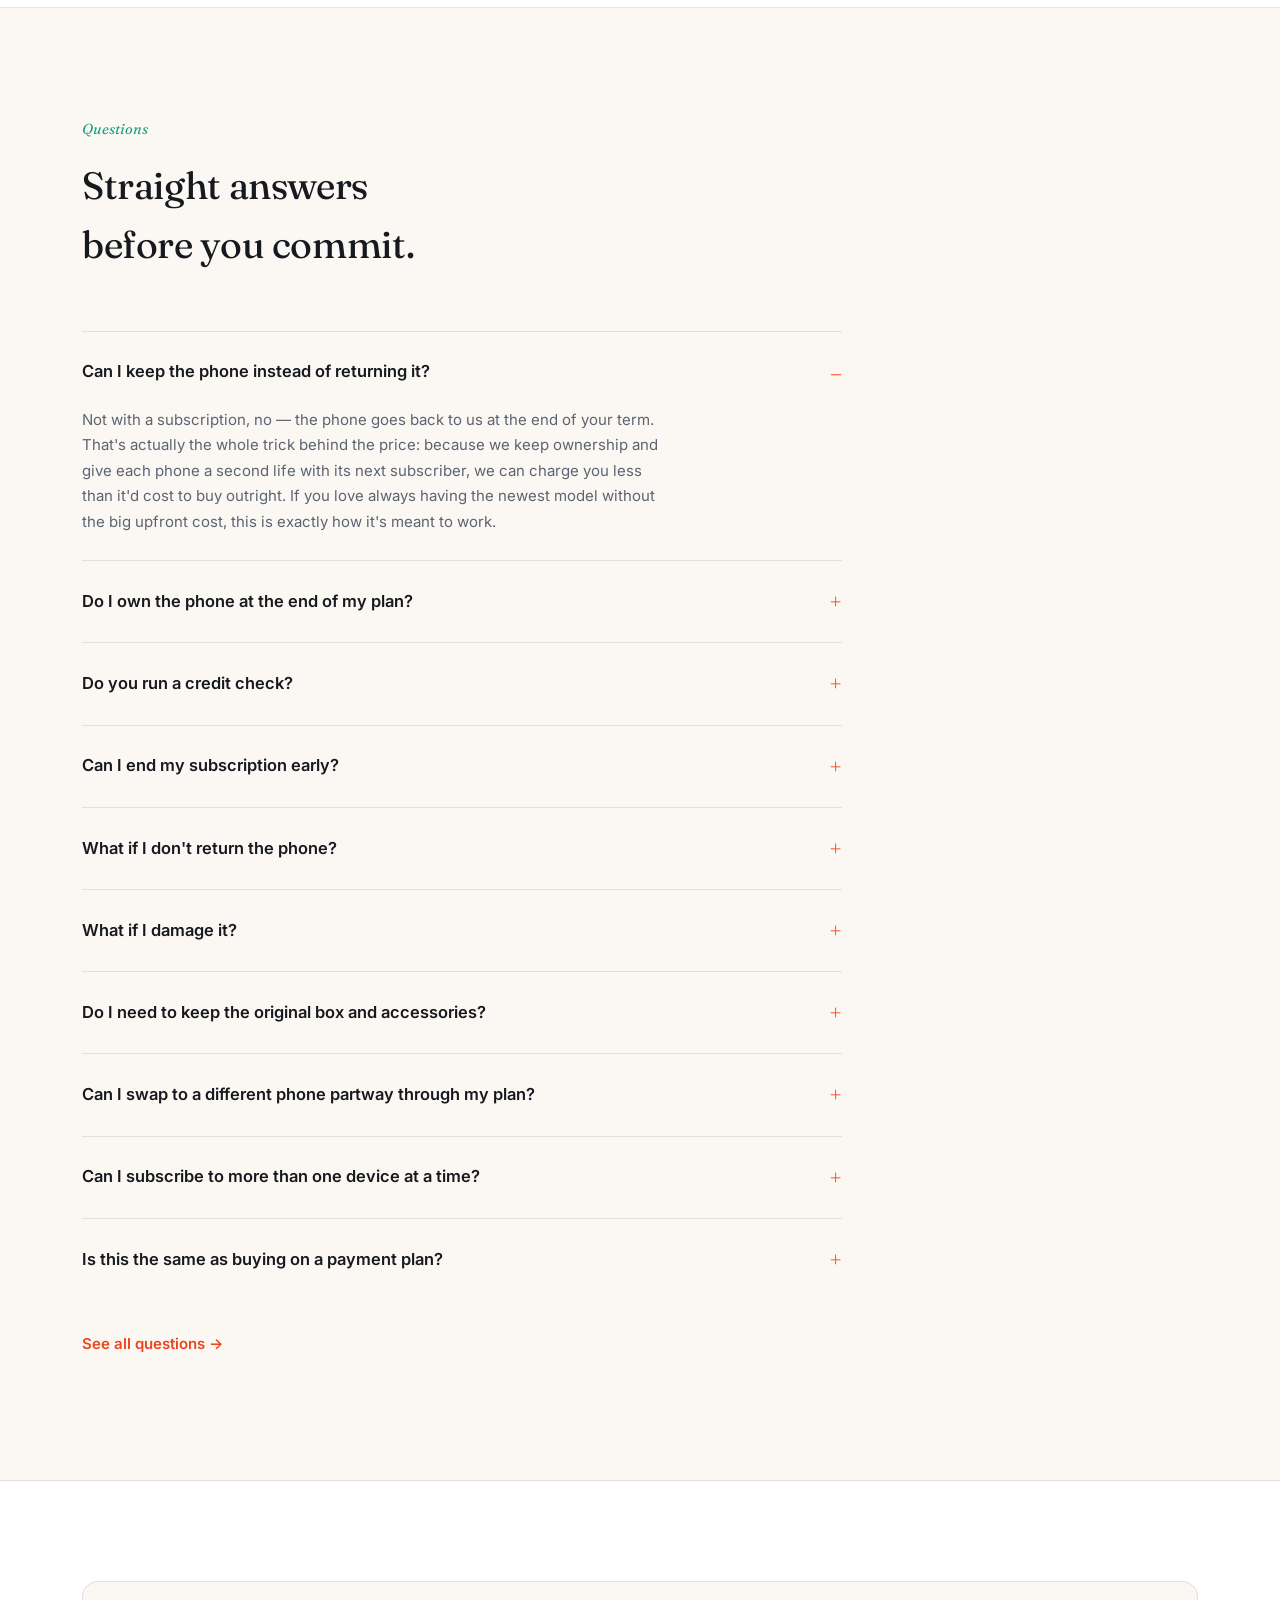
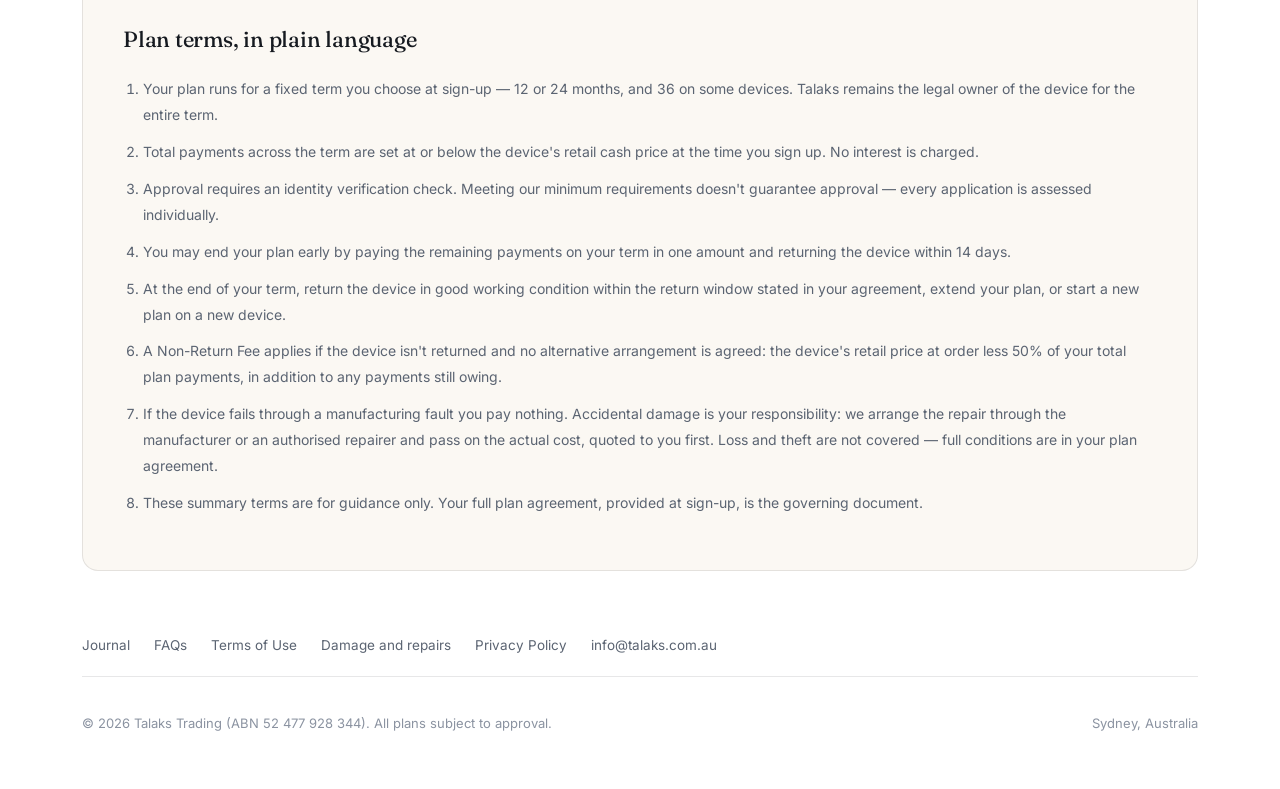
==== commit 9f21bd90: "Update index.html" ====
--- a/index.html
+++ b/index.html
@@ -220,7 +220,7 @@
   <div class="hero-inner">
     <div class="hero-copy">
       <h1 class="headline">Tech moves fast. <span class="accent">You don’t have to fall behind.</span></h1>
-      <p class="hero-lead">Owning it just means you’re stuck with it. Phones lose half their value in the first year — subscribe instead, upgrade free every term, and never own the thing that’s about to be outdated.</p>
+      <p class="hero-lead">Owning it just means you’re stuck with it. Phones lose half their value in the first year subscribe instead, upgrade free every term, and never own the thing that’s about to be outdated.</p>
       <p class="hero-sub">Brand-new iPhone or Galaxy on a monthly plan, from <span id="hero-from">$44</span>/month. SIM free, no telco contract, no lock-in past your term.</p>
       <div class="hero-ctas">
         <a href="catalog.html" class="btn-primary">See your monthly price</a>
